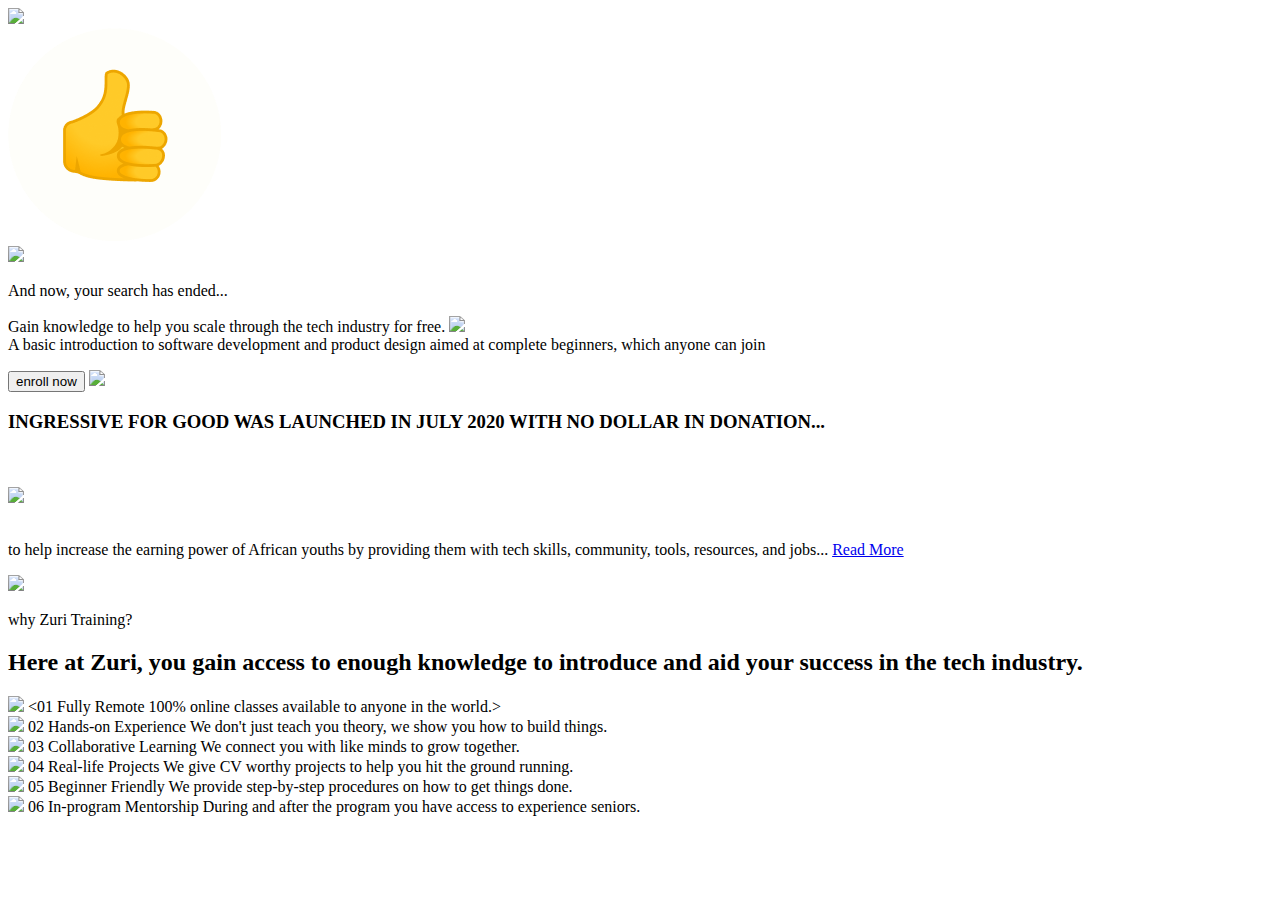
==== beginner.html @ 8f3601f5 "Create beginner.html" ====
<!DOCTYPE html>
<html>

<head>
  <meta charset="utf-8">
  <meta name="viewport" content="width=device-width">
  <title>training.zuri</title>
  <link href="style.css" rel="stylesheet" type="text/css" />
</head>
<body>
  <div>
    <img src= "logo (1).svg">
    <div class ="round"><img src= "thumbs.png"></div>
    <div class= "rectangle"></div>
    
  </div>
  <img src="lady1.jpg">
  <p class="p">And now, your search has ended...</p>
  <p>  Gain knowledge to help you scale through the tech industry for free.
<img src="line.svg ">
<br>
A basic introduction to software development and product design aimed at complete beginners, which anyone can join 
  </p>
  <button>enroll now </button>
  <img src="section1wire.svg">
  <h3>INGRESSIVE FOR GOOD WAS LAUNCHED IN JULY 2020 WITH NO DOLLAR IN DONATION...</h3>
<br>
  <br>
  <img src="ingresive.jpg">
  <br>
  <br>
  <p>to help increase the earning power of African youths by providing them with tech skills, community, tools, resources, and jobs... <a href="https://ingressive.org/i4g-in-2021/" class= "green">Read More</a></p>
  <img src="section3wire.svg ">
  <p class="p">why Zuri Training? </p>
  <h2>

Here at Zuri, you gain access to enough knowledge to introduce and aid your success in the tech industry.</h2>
  <div>
    <div>
    <img src= "curve1.svg">
    <01

Fully
Remote

100% online classes available to anyone in the world.>
  </div>
  <div>
    <img src= "curve2.svg">
    02

Hands-on
Experience

We don't just teach you theory, we show you how to build things.
  </div>
  <div>
    <img src= "curve3.svg">
    03

Collaborative
Learning

We connect you with like minds to grow together.
  </div>
  <div>
  <img src= "curve4.svg">
  04

Real-life
Projects

We give CV worthy projects to help you hit the ground running.
  </div>
  <div>
    <img src= "curve5.svg">
    05

Beginner
Friendly

We provide step-by-step procedures on how to get things done.
  </div>
  <div>
    <img src= "curve6.svg">
    06

In-program
Mentorship

During and after the program you have access to experience seniors.
  </div>
  </div>
    <script src="https://replit.com/public/js/replit-badge.js" theme="blue" defer></script> 
</body>

</html>
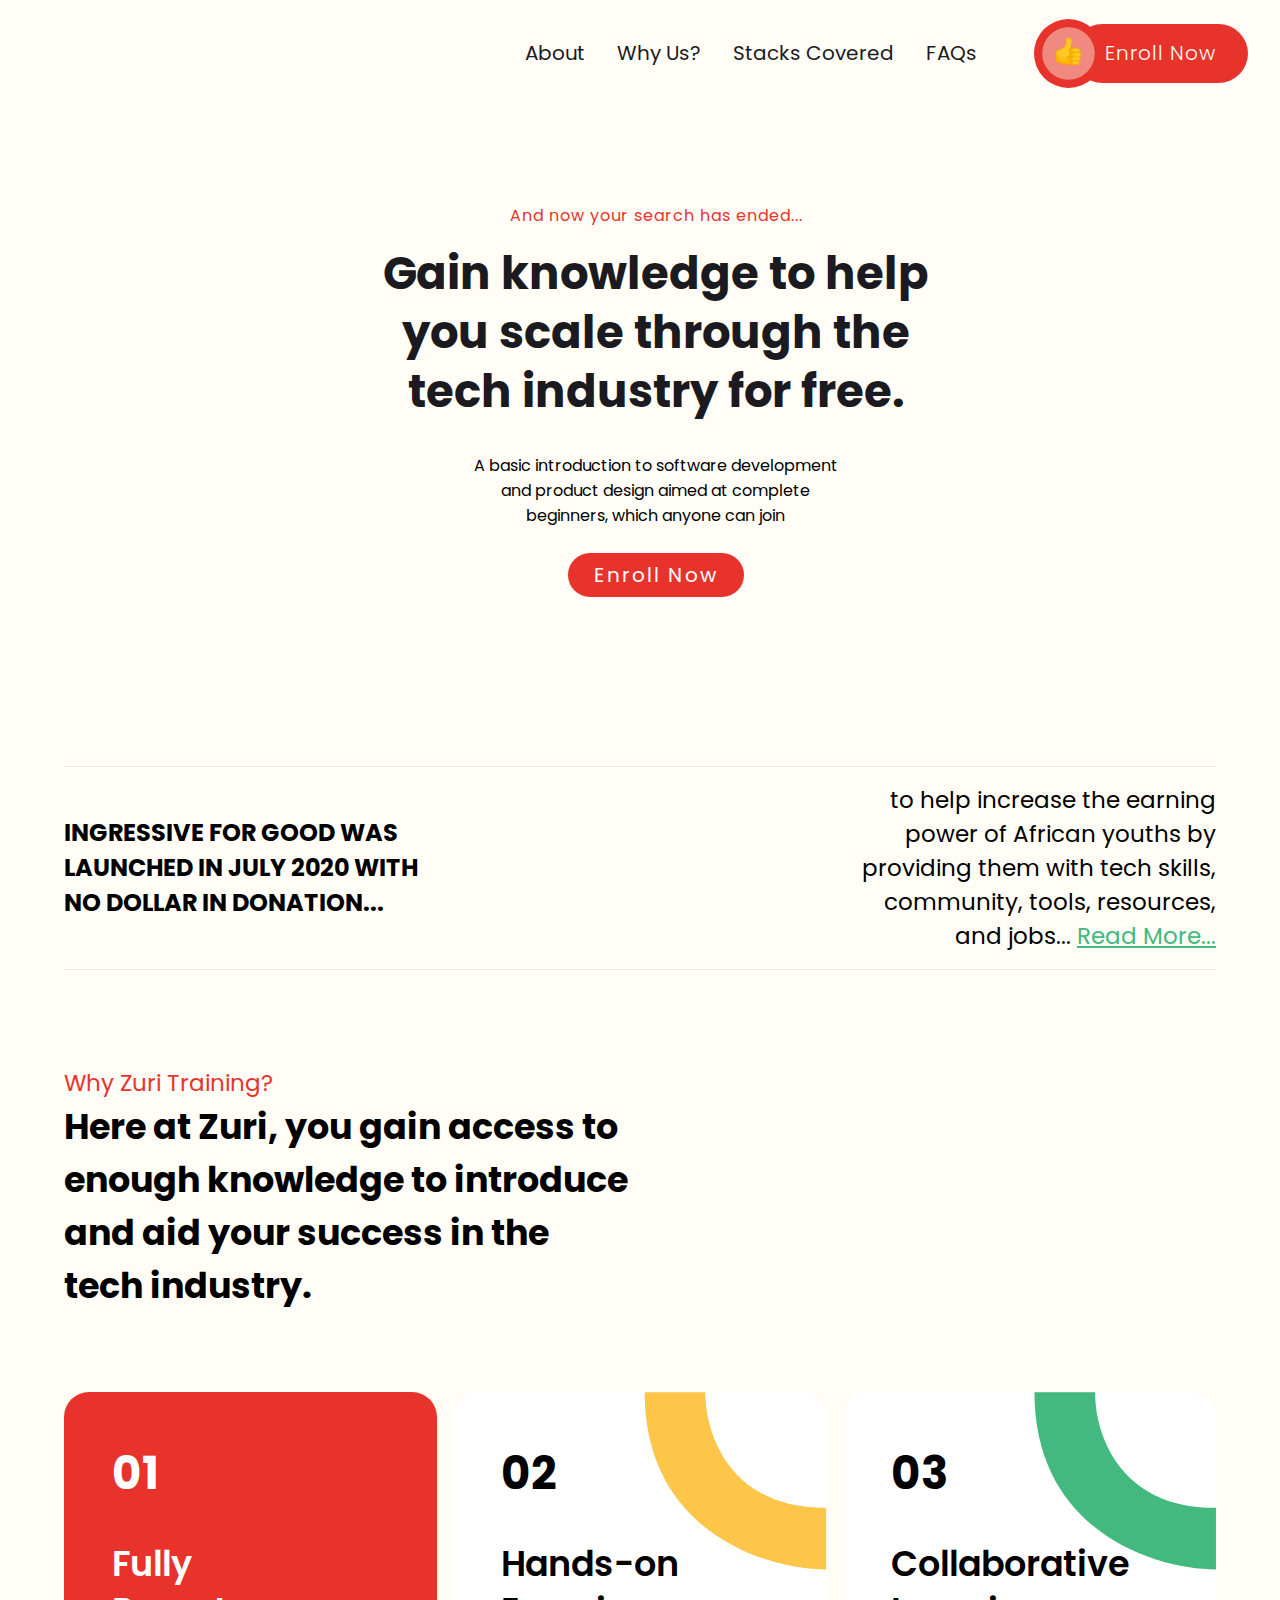
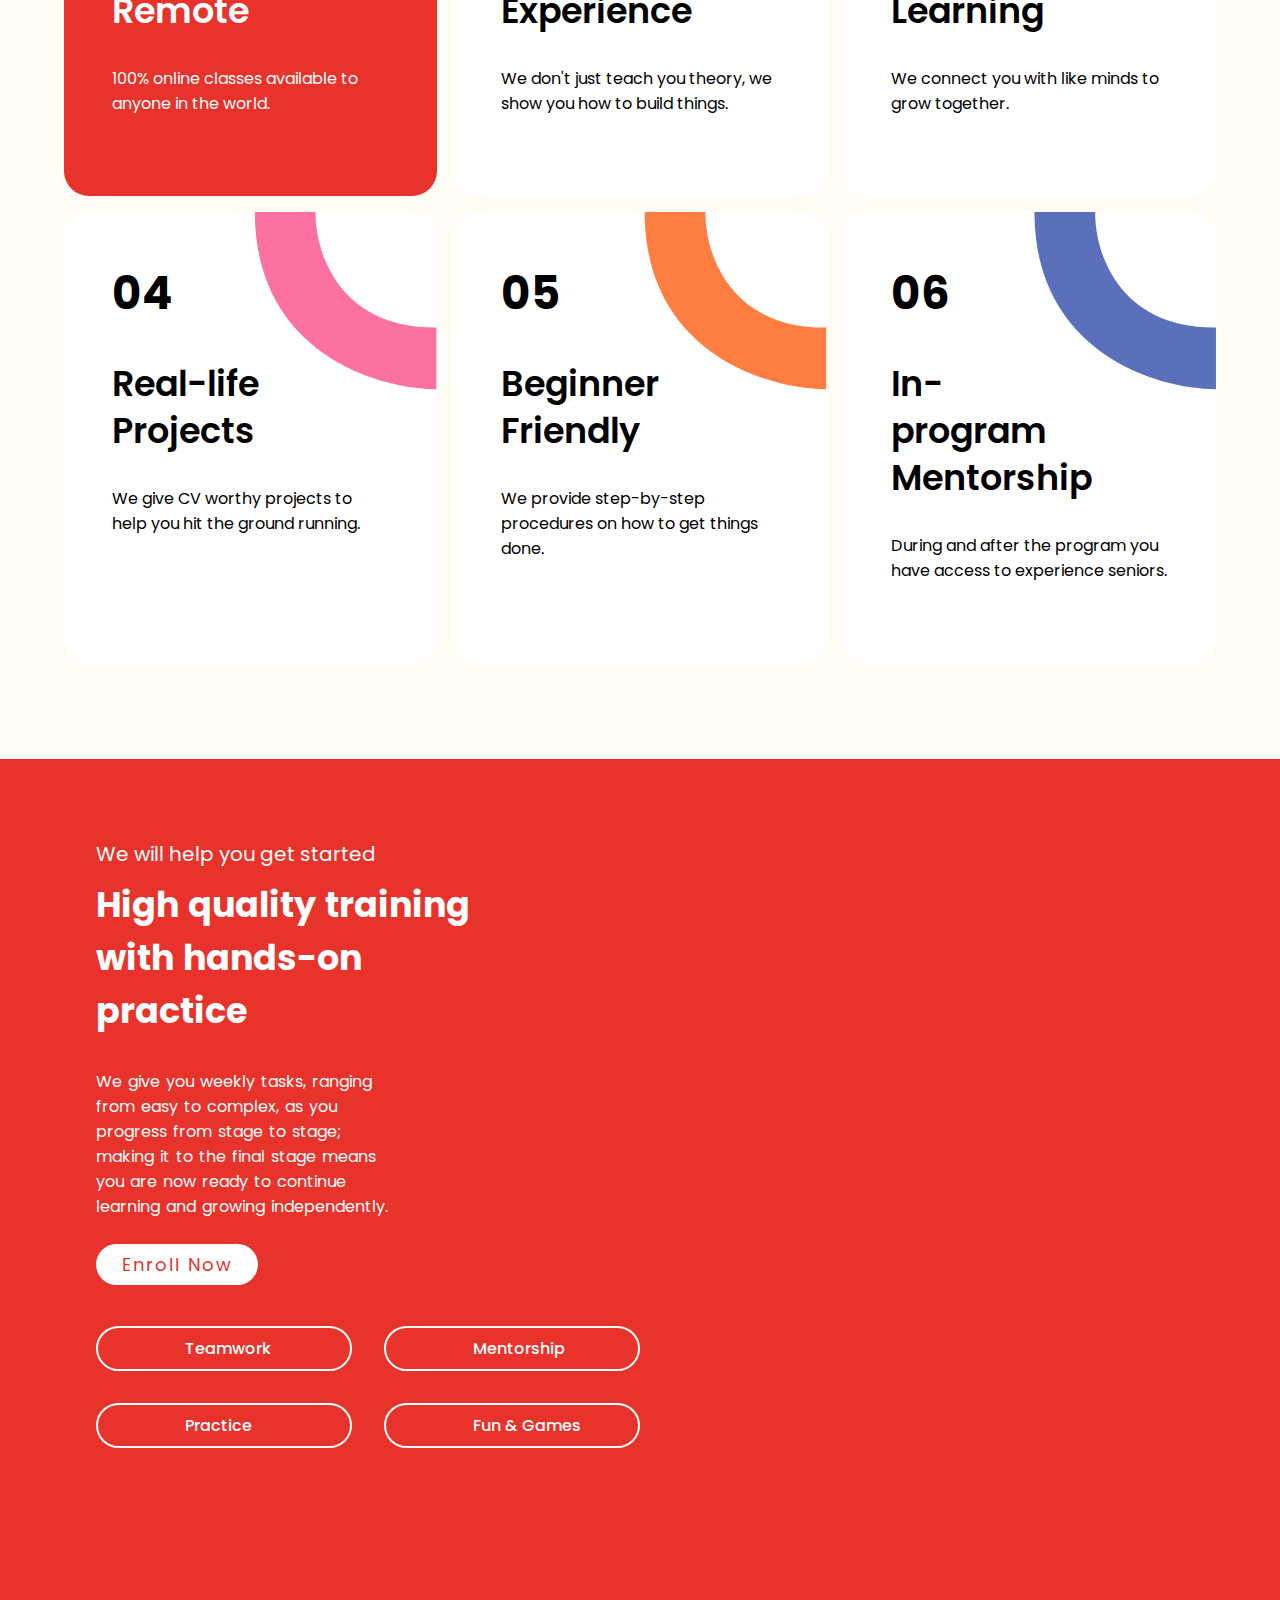
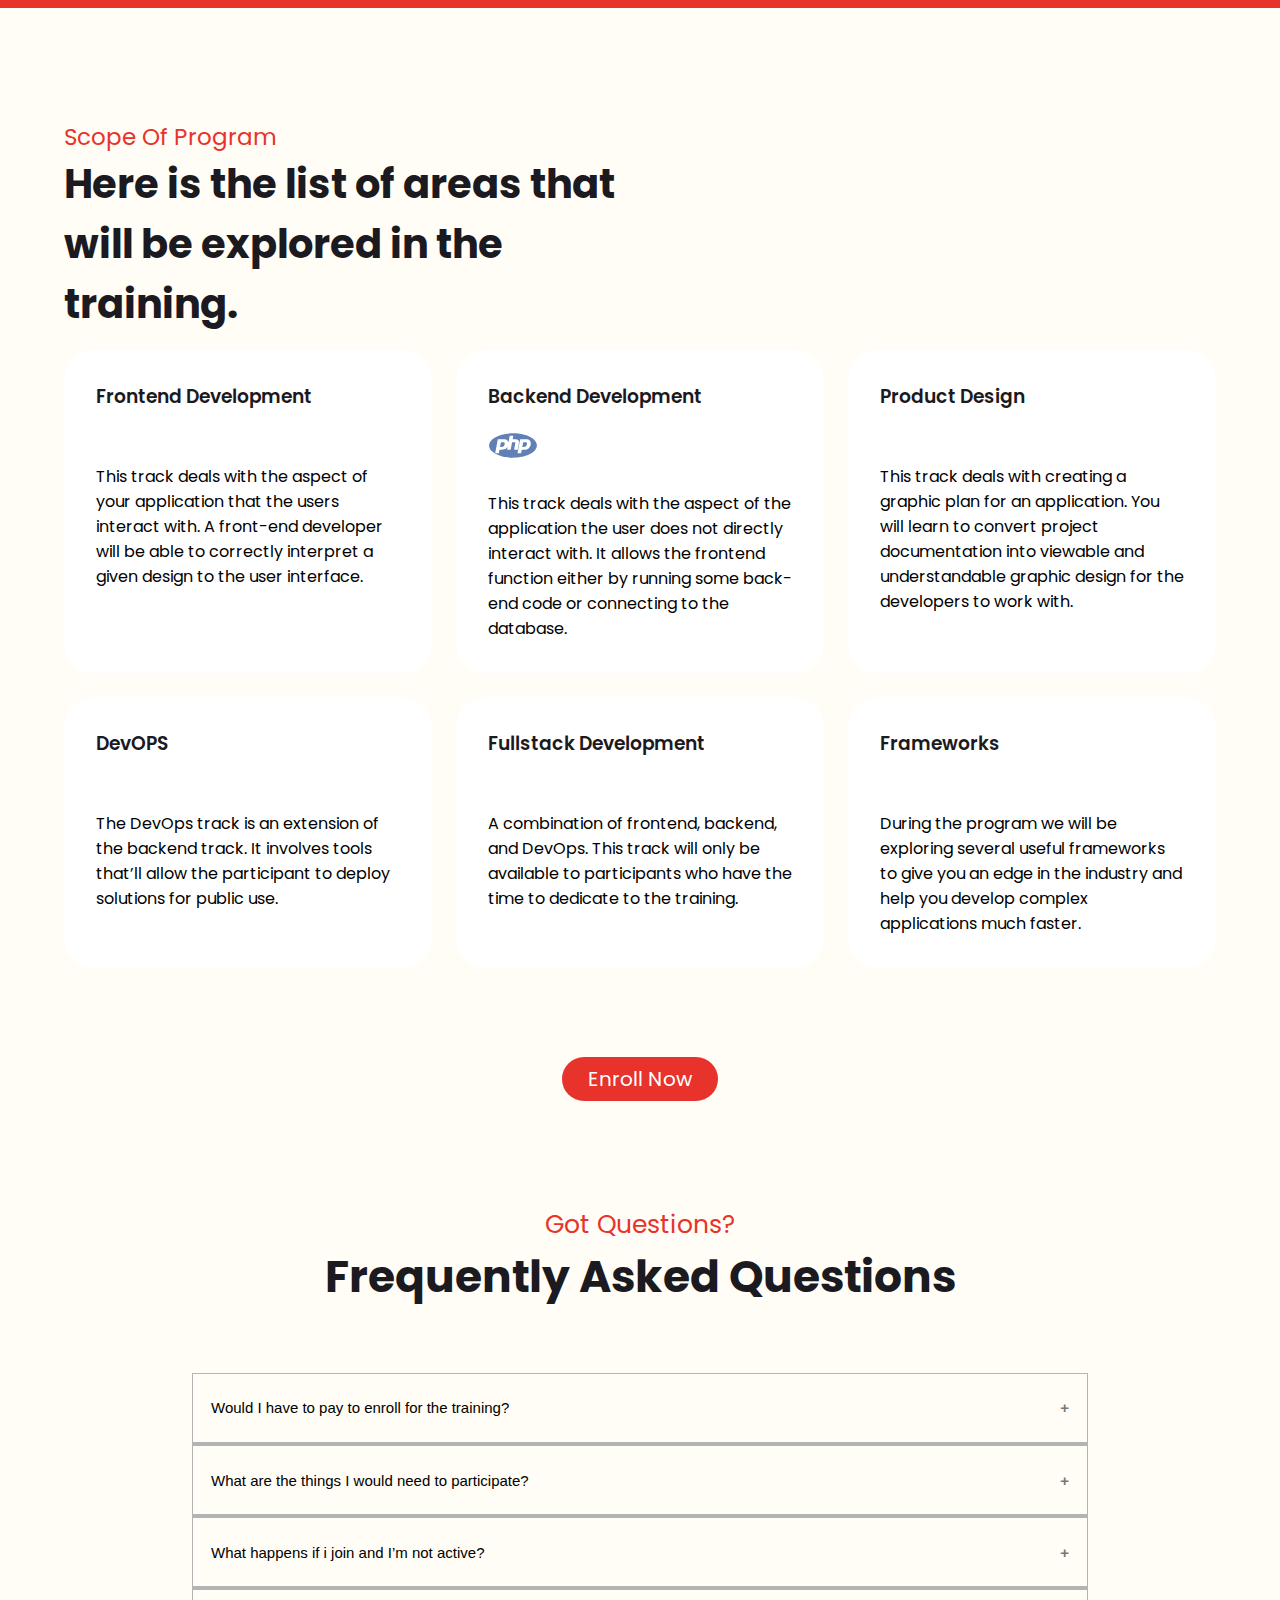
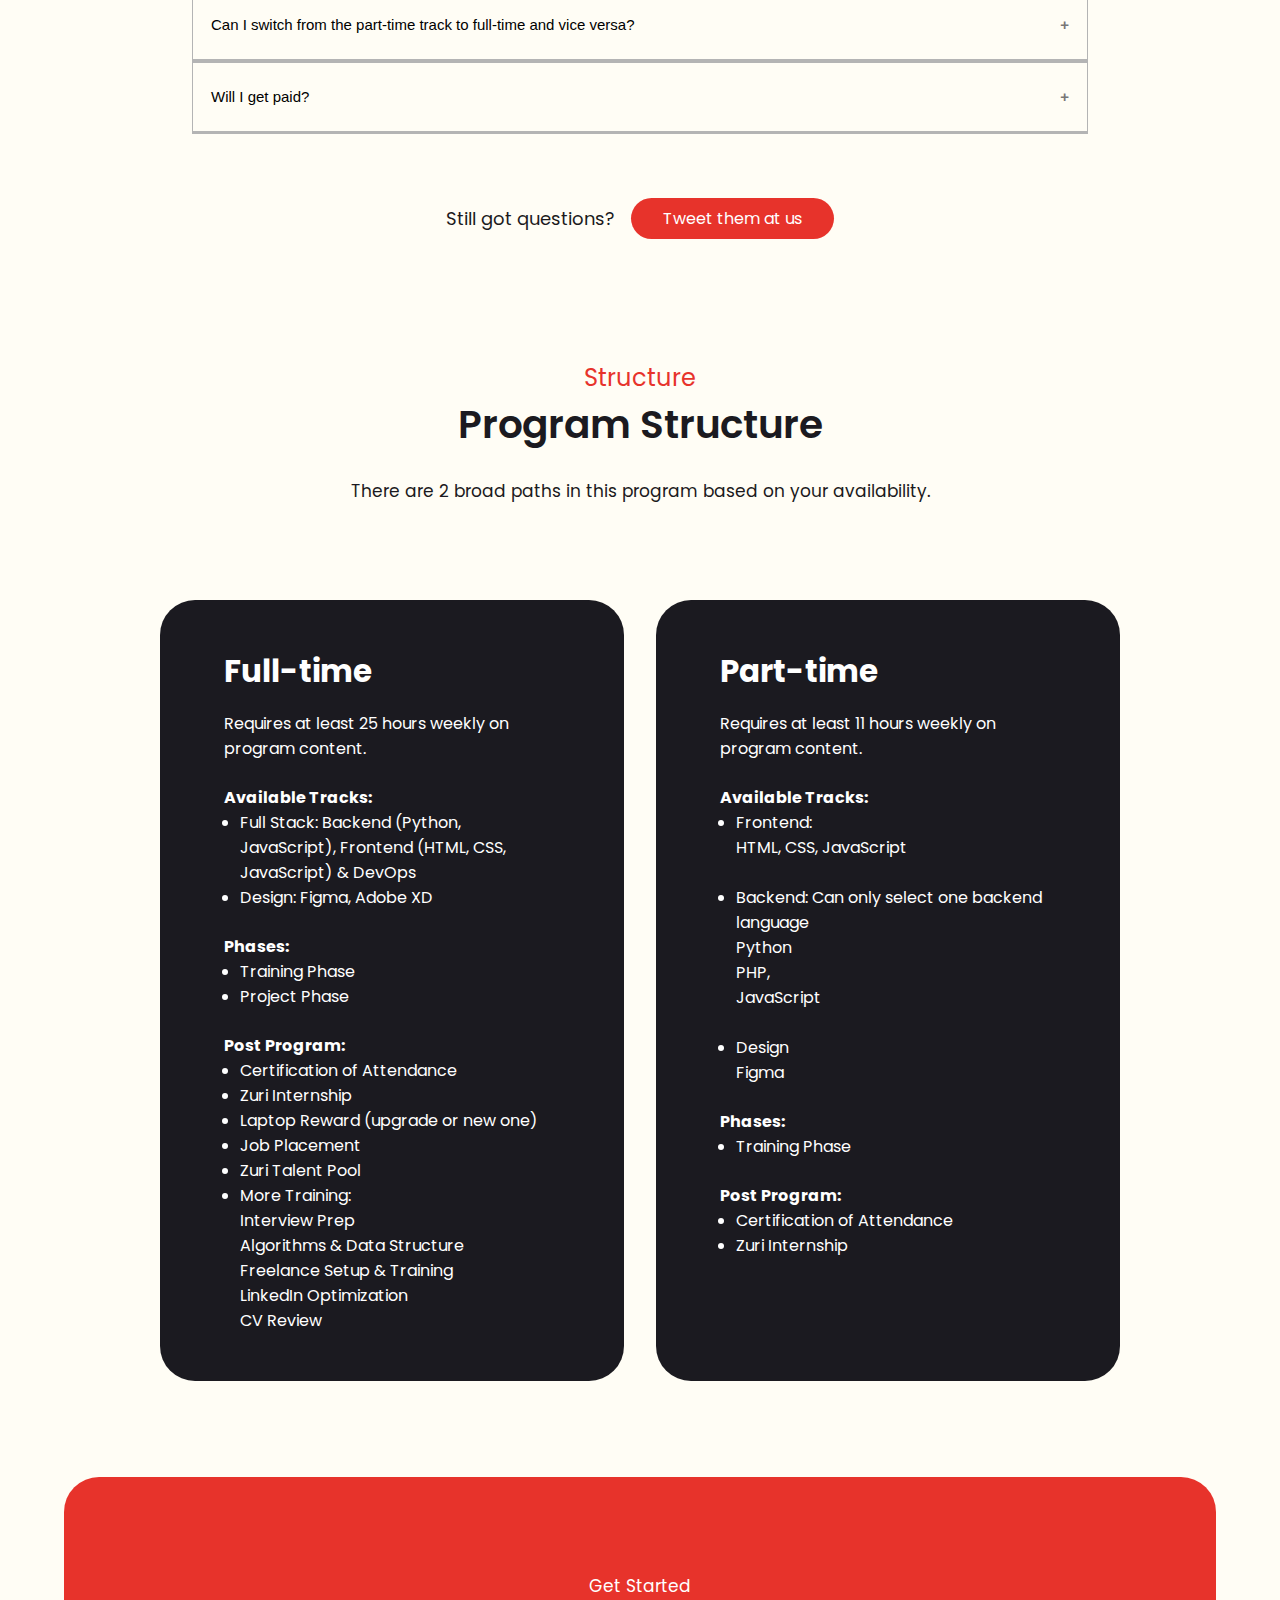
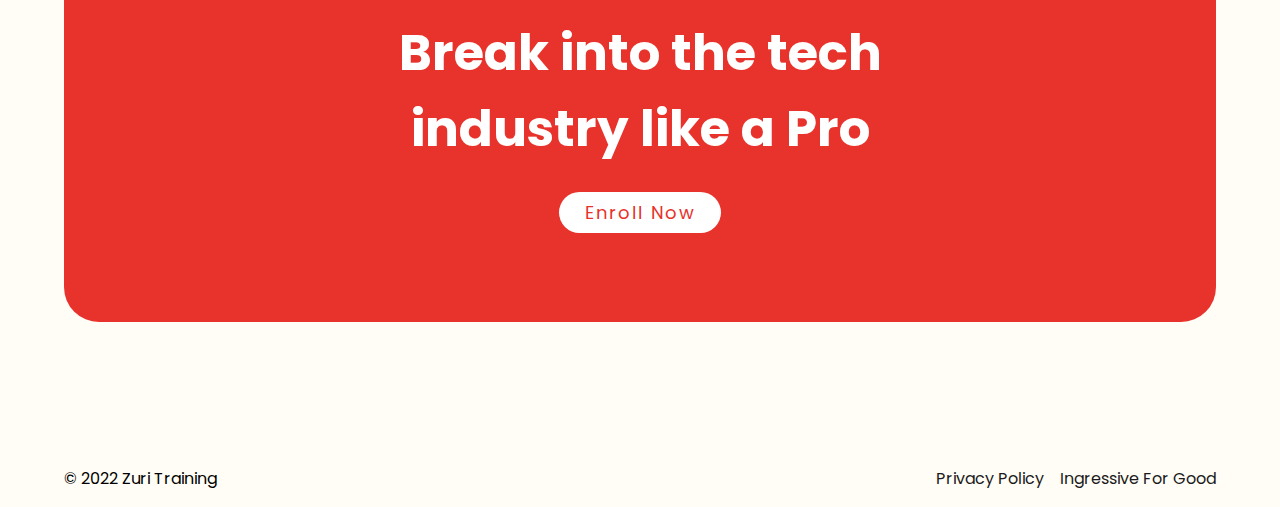
==== commit d72496f2: "Add files via upload" ====
--- a/beginner.html
+++ b/beginner.html
@@ -5,93 +5,398 @@
   <meta charset="utf-8">
   <meta name="viewport" content="width=device-width">
   <title>training.zuri</title>
-  <link href="style.css" rel="stylesheet" type="text/css" />
+  <link href="beginner.css" rel="stylesheet" type="text/css" />
 </head>
+
 <body>
-  <div>
-    <img src= "logo (1).svg">
-    <div class ="round"><img src= "thumbs.png"></div>
-    <div class= "rectangle"></div>
-    
-  </div>
-  <img src="lady1.jpg">
-  <p class="p">And now, your search has ended...</p>
-  <p>  Gain knowledge to help you scale through the tech industry for free.
-<img src="line.svg ">
-<br>
-A basic introduction to software development and product design aimed at complete beginners, which anyone can join 
-  </p>
-  <button>enroll now </button>
-  <img src="section1wire.svg">
-  <h3>INGRESSIVE FOR GOOD WAS LAUNCHED IN JULY 2020 WITH NO DOLLAR IN DONATION...</h3>
-<br>
-  <br>
-  <img src="ingresive.jpg">
-  <br>
-  <br>
-  <p>to help increase the earning power of African youths by providing them with tech skills, community, tools, resources, and jobs... <a href="https://ingressive.org/i4g-in-2021/" class= "green">Read More</a></p>
-  <img src="section3wire.svg ">
-  <p class="p">why Zuri Training? </p>
-  <h2>
-
-Here at Zuri, you gain access to enough knowledge to introduce and aid your success in the tech industry.</h2>
-  <div>
-    <div>
-    <img src= "curve1.svg">
-    <01
-
-Fully
-Remote
-
-100% online classes available to anyone in the world.>
-  </div>
-  <div>
-    <img src= "curve2.svg">
-    02
-
-Hands-on
-Experience
-
-We don't just teach you theory, we show you how to build things.
-  </div>
-  <div>
-    <img src= "curve3.svg">
-    03
-
-Collaborative
-Learning
-
-We connect you with like minds to grow together.
-  </div>
-  <div>
-  <img src= "curve4.svg">
-  04
-
-Real-life
-Projects
-
-We give CV worthy projects to help you hit the ground running.
-  </div>
-  <div>
-    <img src= "curve5.svg">
-    05
-
-Beginner
-Friendly
-
-We provide step-by-step procedures on how to get things done.
-  </div>
-  <div>
-    <img src= "curve6.svg">
-    06
-
-In-program
-Mentorship
-
-During and after the program you have access to experience seniors.
-  </div>
-  </div>
-    <script src="https://replit.com/public/js/replit-badge.js" theme="blue" defer></script> 
+  <nav>
+    <img src="img/logo (1).svg" alt="">
+
+    <div class="menu">
+      <ul>
+        <li><a href="">About</a></li>
+        <li><a href="">Why Us?</a></li>
+        <li><a href="">Stacks Covered</a></li>
+        <li><a href="">FAQs</a></li>
+      </ul>
+      <div class="enroll-now">
+        <img src="img/thumbs.png" alt="" width="69px">
+        <a href="">Enroll Now</a>
+      </div>
+    </div>
+  </nav>
+
+  <section class="hero">
+    <div class="img-lady">
+      <img src="img/lady1-.png" alt="">
+    </div>
+    <div class="hero-text">
+      <p class="hero-text-search">And now your search has ended...</p>
+      <h2 class="hero-text-title">Gain knowledge to help you scale through the tech industry for free.</h2>
+      <img src="img/line.svg" alt="" class="line"">
+      <p class="hero-text-info">A basic introduction to software development and product design aimed at complete beginners, which anyone can join</p>
+      <a href="" class="enroll-red">Enroll Now</a>
+      <div class="hero-text-base">
+        <img src="img/maleface.svg" alt="" class="section1wire face">
+        <img src="img/section1wire.svg" alt="" class="section1wire wir">
+      </div>
+    </div>
+    <img src="img/male1-.png" alt="">
+  </section>
+
+  <section class="i4g">
+    <h2>INGRESSIVE FOR GOOD WAS LAUNCHED IN JULY 2020 WITH NO DOLLAR IN DONATION...</h2>
+    <img src="img/ingresive.png" alt="" width="200px">
+    <p>to help increase the earning power of African youths by providing them with tech skills, community, tools,
+      resources, and jobs... <a href="https://ingressive.org/i4g-in-2021/" class="green">Read More...</a></p>
+  </section>
+
+  <section class="why-zuri">
+    <div class="why-zuri-header">
+      <div class="why-zuri-header-text">
+        <img src="img/section3wire.svg" alt="" width="100px" class="section3wire">
+        <p>Why Zuri Training?</p>
+        <h2>Here at Zuri, you gain access to enough knowledge to introduce and aid your success in the tech industry.</h2>
+      </div>
+      <img src="img/Star.png" alt="" width="210px">
+    </div>
+
+    <div class="why-zuri-cards">
+      <div class="card">
+        <img src="img/curve1.png" alt="">
+        <h1>01</h1>
+        <h2>Fully Remote</h2>
+        <p>100% online classes available to anyone in the world.</p>
+      </div>
+
+      <div class="card">
+        <img src="img/curve.svg" alt="">
+        <h1>02</h1>
+        <h2>Hands-on Experience</h2>
+        <p>We don't just teach you theory, we show you how to build things.</p>
+      </div>
+
+      <div class="card">
+        <img src="img/curve3.svg" alt="">
+        <h1>03</h1>
+        <h2>Collaborative Learning</h2>
+        <p>We connect you with like minds to grow together.</p>
+      </div>
+
+      <div class="card">
+        <img src="img/curve4.svg" alt="">
+        <h1>04</h1>
+        <h2>Real-life Projects</h2>
+        <p>We give CV worthy projects to help you hit the ground running.</p>
+      </div>
+
+      <div class="card">
+        <img src="img/curve5.svg" alt="">
+        <h1>05</h1>
+        <h2>Beginner Friendly</h2>
+        <p>We provide step-by-step procedures on how to get things done.</p>
+      </div>
+
+      <div class="card">
+        <img src="img/curve6.svg" alt="">
+        <h1>06</h1>
+        <h2>In-program Mentorship</h2>
+        <p>During and after the program you have access to experience seniors.</p>
+      </div>
+    </div>
+
+  </section>
+
+  <section class="training">
+    <div class="training-container">
+      <div class="training-text">
+        <p class="get-started">We will help you get started</p>
+        <h2 class="high-quality">High quality training with hands-on practice</h2>
+        <p class="promise">We give you weekly tasks, ranging from easy to complex, as you progress from stage to stage; making it to the final stage means you are now ready to continue learning and growing independently.</p>
+        <a href="" class="enroll-white">Enroll Now</a>
+
+        <div class="advantages">
+          <div class="advantages-card">
+            <img src="img/teamwork.svg" alt="">
+            <p>Teamwork</p>
+          </div>
+
+          <div class="advantages-card">
+            <img src="img/mentorship.svg" alt="">
+            <p>Mentorship</p>
+          </div>
+
+          <div class="advantages-card">
+            <img src="img/practice.svg" alt="">
+            <p>Practice</p>
+          </div>
+
+          <div class="advantages-card">
+            <img src="img/fun.svg" alt="">
+            <p>Fun & Games</p>
+          </div>
+        </div>
+        <img src="img/dotsection5.svg" alt="" class="dot-training">
+      </div>
+
+      <img src="img/section5-image.png" alt="" class="training-img">
+    </div>
+  </section>
+  
+  <section class="scope">
+    <div class="scope-header">
+      <p>Scope Of Program</p>
+      <h2>Here is the list of areas that will be explored in the training.</h2>
+    </div>
+
+    <div class="section6wire">
+      <img src="img/section6wire.svg" alt="" width="150px" class="section6wire">
+    </div>
+
+    <div class="scope-cards">
+      <div class="scope-card">
+        <h3>Frontend Development</h3>
+        <div class="stack-image">
+          <img src="img/html.svg" alt="">
+          <img src="img/css-3 logo.svg" alt="">
+          <img src="img/javascript logo.svg" alt="">
+        </div>
+        <p>This track deals with the aspect of your application that the users interact with. A front-end developer will be able to correctly interpret a given design to the user interface.</p>
+      </div>
+
+      <div class="scope-card">
+        <h3>Backend Development</h3>
+        <div class="stack-image">
+          <img src="img/php2 logo.svg" alt="">
+          <img src="img/python-4 logo.svg" alt="">
+          <img src="img/javascript logo.svg" alt="">
+        </div>
+        <p>This track deals with the aspect of the application the user does not directly interact with. It allows the frontend function either by running some back-end code or connecting to the database.</p>
+      </div>
+
+      <div class="scope-card">
+        <h3>Product Design</h3>
+        <div class="stack-image">
+          <img src="img/adobe-xd logo.svg" alt="">
+          <img src="img/Figma logo.svg" alt="">
+        </div>
+        <p>This track deals with creating a graphic plan for an application. You will learn to convert project documentation into viewable and understandable graphic design for the developers to work with.</p>
+      </div>
+
+      <div class="scope-card">
+        <h3>DevOPS</h3>
+        <div class="stack-image">
+          <img src="img/Ubuntu logo.svg" alt="">
+          <img src="img/Bash logo.svg" alt="">
+          <img src="img/aws logo.svg" alt="">
+        </div>
+        <p>The DevOps track is an extension of the backend track. It involves tools that’ll allow the participant to deploy solutions for public use.</p>
+      </div>
+
+      <div class="scope-card">
+        <h3>Fullstack Development</h3>
+        <div class="stack-image">
+          <img src="img/html.svg" alt="">
+          <img src="img/css-3 logo.svg" alt="">
+          <img src="img/javascript logo.svg" alt="">
+          <img src="img/python-4 logo.svg" alt="">
+        </div>
+        <p>A combination of frontend, backend, and DevOps. This track will only be available to participants who have the time to dedicate to the training.</p>
+      </div>
+
+      <div class="scope-card">
+        <h3>Frameworks</h3>
+        <div class="stack-image">
+          <img src="img/Laravel logo (1).svg" alt="">
+          <img src="img/React logo.svg" alt="">
+          <img src="img/Django logo.svg" alt="">
+        </div>
+        <p>During the program we will be exploring several useful frameworks to give you an edge in the industry and help you develop complex applications much faster.</p>
+      </div>
+
+    </div>
+
+    <div class="enroll-button">
+      <a href="" class="enroll-red scope-btn">Enroll Now</a>
+    </div>
+  </section> 
+
+  <section class="faq">
+    <img src="img/section7wire.svg" alt="" width="130px" class="section7wire">
+    <div class="faq-header">
+      <p>Got Questions?</p>
+      <h2>Frequently Asked Questions</h2>
+    </div>
+
+    <div class="faq-container">
+      <button class="accordion">Would I have to pay to enroll for the training?</button>
+      <div class="panel">
+        <p>No, the program is completely free thanks to Ingressive For Good</p>
+      </div>
+
+      <button class="accordion">What are the things I would need to participate?</button>
+      <div class="panel">
+        <p>You'll need a laptop, internet connection and the willingness to learn through collaboration and mentorship.</p>
+      </div>
+
+      <button class="accordion">What happens if i join and I’m not active?</button>
+      <div class="panel">
+        <p>Participants who join the program and stop engaging will be given the chance to catch up. You'll also be assigned a 'study-mate' and mentor to help you. However, there is the possibility of not being promoted to the next stage if you remain inactive for too long</p>
+      </div>
+
+      <button class="accordion">Can I switch from the part-time track to full-time and vice versa?</button>
+      <div class="panel">
+        <p>Unfortunately, no, you cannot switch from part-time to full-time and vice-versa</p>
+      </div>
+
+      <button class="accordion">Will I get paid?</button>
+      <div class="panel">
+        <p>We reward some participants who complete tasks early, however, this is not a weekly reward. All the work that will be done during the program are hypothetical.</p>
+      </div>
+
+    </div>
+
+    <div class="tweet-at-us">
+      <p>Still got questions?</p>
+      <a href="">Tweet them at us</a>
+    </div>
+  </section>
+
+  <section class="program-structure">
+    <img src="img/section7wire.svg" alt="" width="130px" class="section7wire">
+    <img src="img/Star1.svg" alt="" width="130px" class="section7star">
+    <div class="program-structure-header">
+      <p>Structure</p>
+      <h2>Program Structure</h2>
+      <p>There are 2 broad paths in this program based on your availability.</p>
+    </div>
+
+    <div class="program-structure-cards">
+
+      <div class="program-structure-card">
+        <img src="img/hour.png" alt="" width="100px">
+        <h1>Full-time</h1>
+        <p class="requirement">Requires at least 25 hours weekly on program content.</p>
+
+        <div class="available-tracks">
+          <h4>Available Tracks:</h4>
+          <ul>
+            <li>Full Stack: Backend (Python, JavaScript), Frontend (HTML, CSS, JavaScript) & DevOps</li>
+            <li>Design: Figma, Adobe XD</li>
+          </ul>
+        </div>
+
+        <div class="phases">
+          <h4>Phases:</h4>
+          <ul>
+            <li>Training Phase</li>
+            <li>Project Phase</li>
+          </ul>
+        </div>
+
+        <div class="post-program">
+          <h4>Post Program:</h4>
+          <ul>
+            <li>Certification of Attendance</li>
+            <li>Zuri Internship</li>
+            <li>Laptop Reward (upgrade or new one)</li>
+            <li>Job Placement</li>
+            <li>Zuri Talent Pool</li>
+            <li>More Training: 
+              <br>  
+                Interview Prep
+              <br>  
+                Algorithms & Data Structure
+              <br>  
+                Freelance Setup & Training
+              <br>  
+                LinkedIn Optimization
+              <br>              
+                CV Review
+            </li>
+          </ul>
+        </div>
+
+      </div>
+
+      <div class="program-structure-card">
+        <img src="img/time.png" alt="" width="180px">
+        <h1>Part-time</h1>
+        <p class="requirement">Requires at least 11 hours weekly on program content.</p>
+
+        <div class="available-tracks">
+          <h4>Available Tracks:</h4>
+          <ul>
+            <li>Frontend:
+              <br>
+                HTML, CSS, JavaScript
+            </li>
+            <br>
+            <li>Backend: Can only select one backend language
+              <br>
+                Python
+              <br>
+                PHP,
+              <br>
+                JavaScript
+            </li>
+            <br>
+            <li>Design
+              <br>
+                Figma
+            </li>
+          </ul>
+        </div>
+
+        <div class="phases">
+          <h4>Phases:</h4>
+          <ul>
+            <li>Training Phase</li>
+          </ul>
+        </div>
+
+        <div class="post-program">
+          <h4>Post Program:</h4>
+          <ul>
+            <li>Certification of Attendance</li>
+            <li>Zuri Internship</li>          
+          </ul>
+        </div>
+
+      </div>
+
+    </div>
+
+  </section>
+
+  <section class="break-into">
+    <img src="img/bend1.svg" alt="" class="bend">
+    <img src="img/curve2.svg" alt="" class="curve">
+    <img src="img/round.svg" alt="" class="round" width="150px">
+    <img src="img/mains.png" alt="" class="mains" width="150px">
+    <p>Get Started</p>
+    <h2>Break into the tech industry like a Pro</h2>
+    <a href="" class="enroll-white">Enroll Now</a>
+  </section>
+
+  <section class="semi-footer">
+    <img src="img/logo (1).svg" alt="">
+    <div class="socials">
+      <img src="img/facebook-red.svg" alt="">
+      <img src="img/linkd-red.svg" alt="">
+      <img src="img/twitter-red.svg" alt="">
+      <img src="img/youtube-red.svg" alt="">
+    </div>
+  </section>
+
+  <footer>
+    <p>© 2022 Zuri Training</p>
+    <div class="privacy">
+      <a href="">Privacy Policy</a>
+      <a href="">Ingressive For Good</a>
+    </div>
+  </footer>
+
+<script src="script.js"></script>
 </body>
-
 </html>
--- a/beginner.css
+++ b/beginner.css
@@ -0,0 +1,627 @@
+@import url('https://fonts.googleapis.com/css2?family=Poppins:ital,wght@0,100;0,200;0,400;0,500;0,600;0,700;0,800;0,900;1,100;1,300;1,400;1,500;1,600;1,700;1,800;1,900&display=swap');
+
+* {
+    margin: 0;
+    padding: 0;
+    box-sizing: border-box;
+}
+
+body {
+    font-family: 'Poppins', sans-serif;
+    background: #fffdf5;
+}
+
+nav {
+    padding: 1.5rem 2rem;
+    background: #fffdf5;
+    display: flex;
+    justify-content: space-between;
+    align-items: center;
+}
+
+.menu {
+    display: flex;
+    gap: 2rem;
+}
+
+.menu ul {
+    display: flex;
+    align-items: center;
+    gap: 2rem;
+}
+
+.menu ul li {
+    list-style: none;
+    font-size: 20px;
+}
+
+.menu ul li a {
+    text-decoration: none;
+    color: #1b1a20;
+}
+
+.enroll-now {
+    display: flex;
+    align-items: center;
+    margin-left: 4rem;
+}
+
+.enroll-now img {
+    background: #e7332b;
+    border-radius: 100px;
+    padding: .5rem;
+    position: absolute;
+    margin-left: -39px;
+}
+
+.enroll-now a {
+    font-size: 20px;
+    background: #e7332b;
+    border: none;
+    text-decoration: none;
+    padding: .9rem 2rem;
+    border-radius: 30px;
+    color: #fffdf5;
+    letter-spacing: 1px;
+    font-weight: 300;
+}
+
+.hero {
+    display: grid;
+    grid-template-columns: 25% 50% 25%;
+    gap: 1rem;
+    margin: 6rem auto 6rem auto;
+    width: 90%;
+    justify-items: end;
+}
+
+.hero img {
+    width: 100%;
+}
+
+.img-lady {
+    /* display: flex;
+    align-items: flex-end; */
+    margin-top: 5rem;
+}
+
+.hero-text {
+    text-align: center;
+    position: relative;
+}
+
+.hero-text-search {
+    color: #e7332b;
+    letter-spacing: 1px;
+}
+
+.hero-text-title {
+    font-size: 45px;
+    color: #1b1a20;
+    line-height: 59px;
+    margin: 1rem 0 0 0;
+}
+
+.line {
+    width: 180px !important;
+    position: absolute;
+    right: 7rem;
+}
+
+.hero-text-info {
+    margin: 2rem auto;
+    width: 65%;
+}
+
+.enroll-red {
+    background: #e7332b;
+    color: #fff;
+    border-radius: 30px;
+    padding: .5rem 1.6rem;
+    font-size: 20px;
+    letter-spacing: 2px;
+    cursor: pointer;
+    text-decoration: none;
+    margin-bottom: 5rem;
+}
+
+.hero-text-base {
+    width: 60%;
+    margin: auto;
+    display: flex;
+    justify-content: space-between;
+}
+
+.section1wire {
+    width: 40px !important;
+}
+
+.face {
+    margin-top: -5rem;
+}
+
+.wir {
+    margin-top: 5rem;
+    width: 70px !important;
+}
+
+.i4g {
+    display: grid;
+    grid-template-columns: repeat(3, 1fr);
+    align-items: center;
+    justify-items: center;
+    width: 90%;
+    margin: 1rem auto;
+    gap: 1rem;
+    border-top: 1px solid #e9e9e9;
+    border-bottom: 1px solid #e9e9e9;
+    padding: 1rem 0;
+}
+
+.i4g p {
+    font-size: 23px;
+    text-align: right;
+    font-weight: 400;
+}
+
+.i4g p a {
+    color: #43b97f;
+}
+
+.why-zuri {
+    width: 90%;
+    margin: 6rem auto;
+}
+
+.why-zuri-header {
+    display: grid;
+    grid-template-columns: repeat(2, 1fr);
+    gap: 1rem;
+    align-items: center;
+    justify-items: center;
+    position: relative;
+}
+
+.section3wire {
+    position: absolute;
+    left: 19rem;
+    top: -3rem;
+}
+
+.why-zuri-header-text p {
+    color: #e7332b;
+    font-size: 23px;
+}
+
+.why-zuri-header-text h2 {
+    font-size: 35px;
+}
+
+.why-zuri-cards {
+    display: grid;
+    grid-template-columns: repeat(3, 1fr);
+    gap: 1rem;
+    margin: 5rem 0;
+}
+
+.card {
+    background: #fff;
+    border-radius: 25px;
+    padding: 3rem;
+    position: relative;
+}
+
+.card:first-child {
+    background: #e7332b;
+    color: #fff;
+}
+
+.card img {
+    position: absolute;
+    top: 0;
+    right: 0;
+}
+
+.card h1 {
+    font-size: 45px;
+}
+
+.card h2 {
+    width: 70% ;
+    font-size: 35px;
+    font-weight: 600;
+    line-height: 47px;
+    margin: 2rem 0;
+}
+
+.card p {
+    margin-bottom: 2rem;
+}
+
+.training {
+    background: #e7332b;
+    color: #fff;
+}
+
+.training-container {
+    width: 85%;
+    margin: 2rem auto;
+    padding: 3rem 0;
+    display: grid;
+    grid-template-columns: repeat(2, 1fr);
+}
+
+.training-img {
+    width: 100%;
+}
+
+.training-text {
+    padding: 2rem 0;
+    position: relative;
+}
+
+.get-started {
+    font-weight: 400;
+    font-size: 20px;
+}
+
+.high-quality {
+    font-size: 35px;
+    width: 75%;
+    word-spacing: 2px;
+    margin: .6rem 0;
+}
+
+.promise {
+    width: 56%;
+    margin: 2rem 0 2rem 0;
+    word-spacing: 2px;
+}
+
+.enroll-white {
+    background: #fff;
+    color: #e7332b;
+    border-radius: 30px;
+    padding: .5rem 1.6rem;
+    font-size: 18px;
+    letter-spacing: 2px;
+    cursor: pointer;
+    text-decoration: none;
+}
+
+.advantages {
+    margin: 3rem 0 5rem 0;
+    display: grid;
+    grid-template-columns: repeat(2, 1fr);
+    gap: 2rem;
+}
+
+.advantages-card {
+    display: flex;
+    align-items: center;
+    gap: 1rem;
+    border: 2px solid #fff;
+    border-radius: 40px;
+    padding: .5rem 1rem;
+}
+
+.advantages-card img {
+    width: 55px;
+}
+
+.advantages-card p {
+    font-weight: 500;
+}
+
+.dot-training {
+    position: absolute;
+    bottom: 0;
+    left: -55px;
+    width: 120px;
+}
+
+.scope {
+    width: 90%;
+    margin: 7rem auto;
+}
+
+.scope-header {
+    width: 48%;
+}
+
+.scope-header p {
+    color: #e7332b;
+    font-size: 23px;
+}
+
+.scope-header h2 {
+    font-size: 40px;
+    color: #1b1a20;
+    font-weight: 700;
+}
+
+.section6wire {
+    display: flex;
+    justify-content: center;
+}
+
+.scope-cards {
+    display: grid;
+    grid-template-columns: repeat(3, 1fr);
+    gap: 1.5rem;
+    margin: 1rem 0;
+}
+
+.scope-card {
+    background: #fff;
+    border-radius: 30px;
+    padding: 2rem;
+}
+
+.scope-card h3 {
+    color: #1b1a20;
+    font-weight: 600;
+}
+
+.stack-image {
+    margin: 1.3rem 0;
+    display: flex;
+    align-items: center;
+    gap: .5rem;
+}
+
+.stack-image img {
+    width: 50px;
+}
+
+.scope-card p {
+    margin: 2rem 0 0 0;
+}
+
+.enroll-button {
+    text-align: center;
+    margin: 6rem 0;
+}
+
+.scope-btn {
+    letter-spacing: normal;
+}
+
+.faq {
+    width: 70%;
+    margin: auto;
+    position: relative;
+}
+
+.faq .section7wire {
+    position: absolute;
+    top: -4rem;
+    left: -4rem;
+}
+
+.faq-header {
+    text-align: center;
+}
+
+.faq-header p {
+    color: #e7332b;
+    font-size: 25px;
+}
+
+.faq-header h2 {
+    font-size: 44px;
+    color: #1b1a20;
+}
+
+.faq-container {
+    margin: 4rem 0;
+}
+
+.tweet-at-us {
+    display: flex;
+    justify-content: center;
+    align-items: center;
+    gap: 1rem;
+}
+
+.tweet-at-us p {
+    color: #1b1a20;
+    font-size: 18px;
+}
+
+.tweet-at-us a {
+    background: #e7332b;
+    color: #fff;
+    padding: .5rem 2rem;
+    text-decoration: none;
+    border-radius: 30px;
+}
+
+.accordion {
+    background: none;
+    cursor: pointer;
+    padding: 1.6rem 18px;
+    width: 100%;
+    border: 1px solid #b4b4b4;
+    text-align: left;
+    outline: none;
+    font-size: 15px;
+    transition: 0.4s;
+  }
+  
+  .accordion:after {
+    content: '\002B';
+    color: #777;
+    font-weight: bold;
+    float: right;
+    margin-left: 5px;
+  }
+  
+  .active:after {
+    content: "\2212";
+  }
+  
+  .panel {
+    padding: 0 18px;
+    /* background-color: white; */
+    max-height: 0;
+    border: 1px solid #b4b4b4;
+    overflow: hidden;
+    transition: max-height 0.2s ease-out;
+  }
+
+.program-structure {
+    width: 75%;
+    margin: 6rem auto;
+    position: relative;
+}
+
+.section7wire {
+    margin-left: 4rem;
+}
+
+.section7star {
+    position: absolute;
+    right: 7rem;
+    top: 3rem;
+}
+
+.program-structure-header {
+    text-align: center;
+}
+
+.program-structure-header p:first-child {
+    color: #e7332b;
+    font-size: 24px;
+}
+
+.program-structure-header h2 {
+    color: #1b1a20;
+    font-size: 39px;
+    font-weight: 600;
+}
+
+.program-structure-header p:last-child {
+    font-size: 17px;
+    margin: 1.5rem 0;
+    color: #1b1a20;
+}
+
+.program-structure-cards {
+    display: grid;
+    grid-template-columns: repeat(2, 1fr);
+    gap: 2rem;
+    margin: 6rem 0;
+}
+
+.program-structure-card {
+    background: #1b1a20;
+    color: #fff;
+    padding: 3rem 4rem;
+    border-radius: 35px;
+    position: relative;
+}
+
+.program-structure-card img {
+    position: absolute;
+    bottom: 4rem;
+    right: 2rem;
+}
+
+.program-structure-card h1 {
+    font-size: 31px;
+}
+
+.program-structure-card ul {
+    margin-left: 1rem;
+}
+
+.requirement {
+    margin-top: 1rem;
+}
+
+.available-tracks {
+    margin: 1.5rem 0;
+}
+
+.phases {
+    margin-bottom: 1.5rem;
+}
+
+.break-into {
+    width: 90%;
+    margin: 6rem auto;
+    background: #e7332b;
+    color: #fff;
+    text-align: center;
+    padding: 6rem 0;
+    border-radius: 35px;
+    position: relative;
+}
+
+.break-into p {
+    font-size: 17px;
+}
+
+.break-into h2 {
+    font-size: 50px;
+    width: 50%;
+    margin: 1rem auto 2rem auto;
+}
+
+.break-into .bend {
+    position: absolute;
+    top: 0;
+    right: 0;
+}
+
+.break-into .curve {
+    position: absolute;
+    bottom: 0;
+    left: 0;
+}
+
+.break-into .round {
+    position: absolute;
+    left: 10rem;
+    top: 6rem;
+}
+
+.break-into .mains {
+    position: absolute;
+    bottom: 0;
+    right: 0;
+}
+
+.semi-footer {
+    width: 90%;
+    margin: 5rem auto 3rem auto;
+    display: flex;
+    justify-content: space-between;
+    align-items: center;
+}
+
+.socials {
+    display: flex;
+    align-items: center;
+    gap: 1rem;
+}
+
+footer {
+    width: 90%;
+    margin: 1rem auto;
+    display: flex;
+    justify-content: space-between;
+    align-items: center;
+}
+
+footer .privacy {
+    display: flex;
+    align-items: center;
+    gap: 1rem;
+}
+
+.privacy a {
+    text-decoration: none;
+    color: #1b1a20;
+}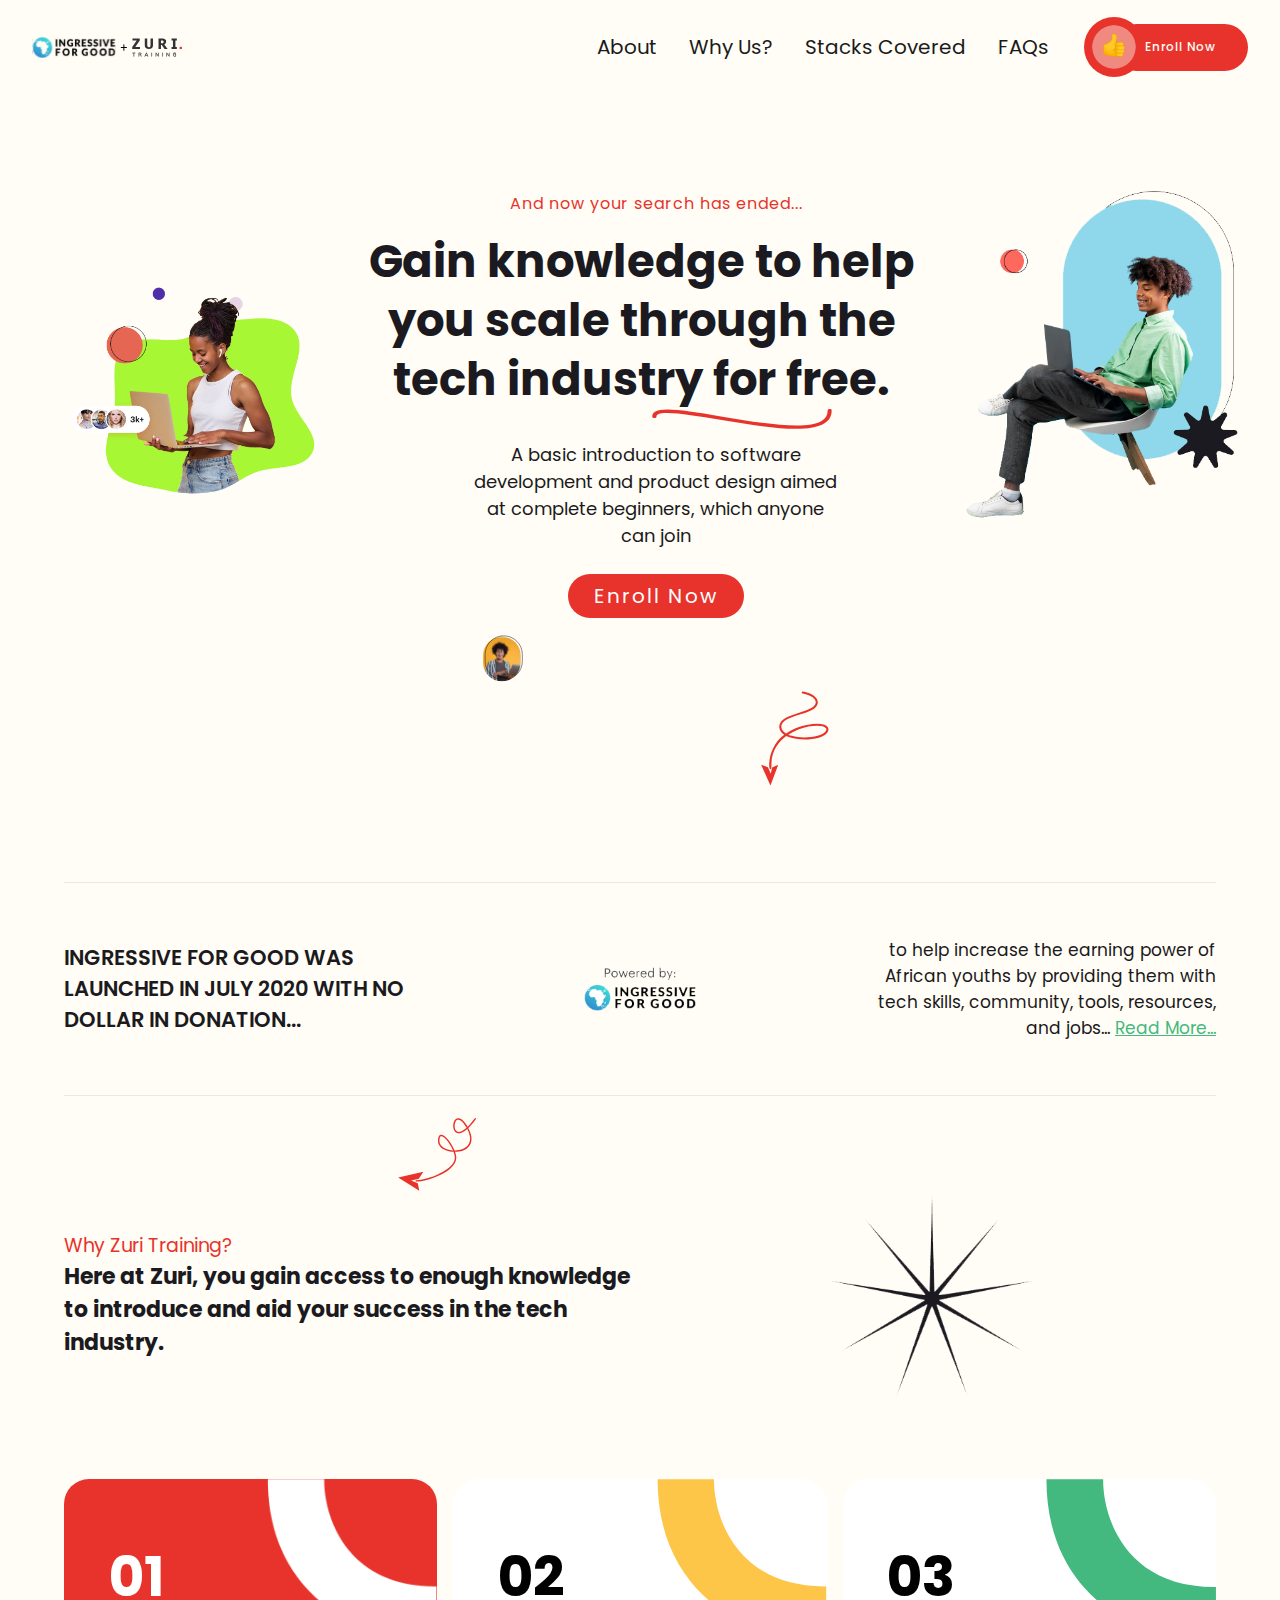
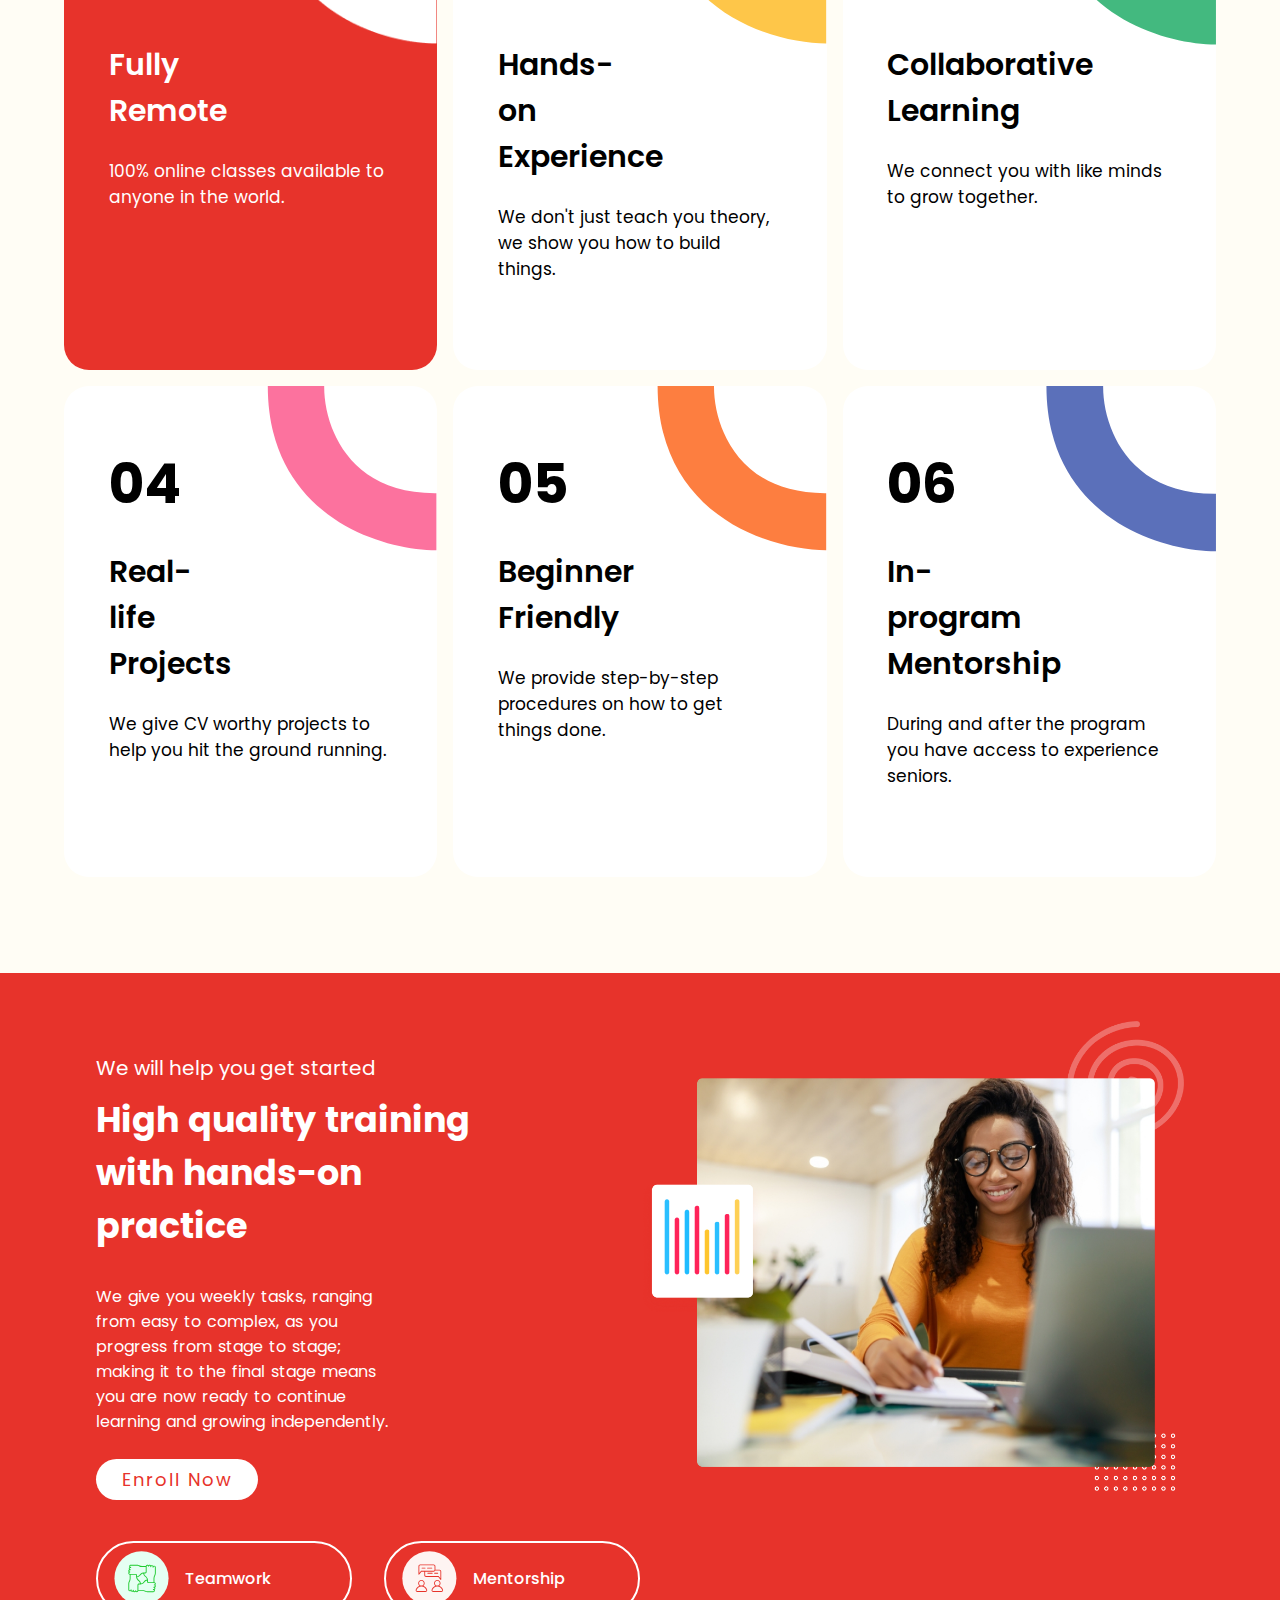
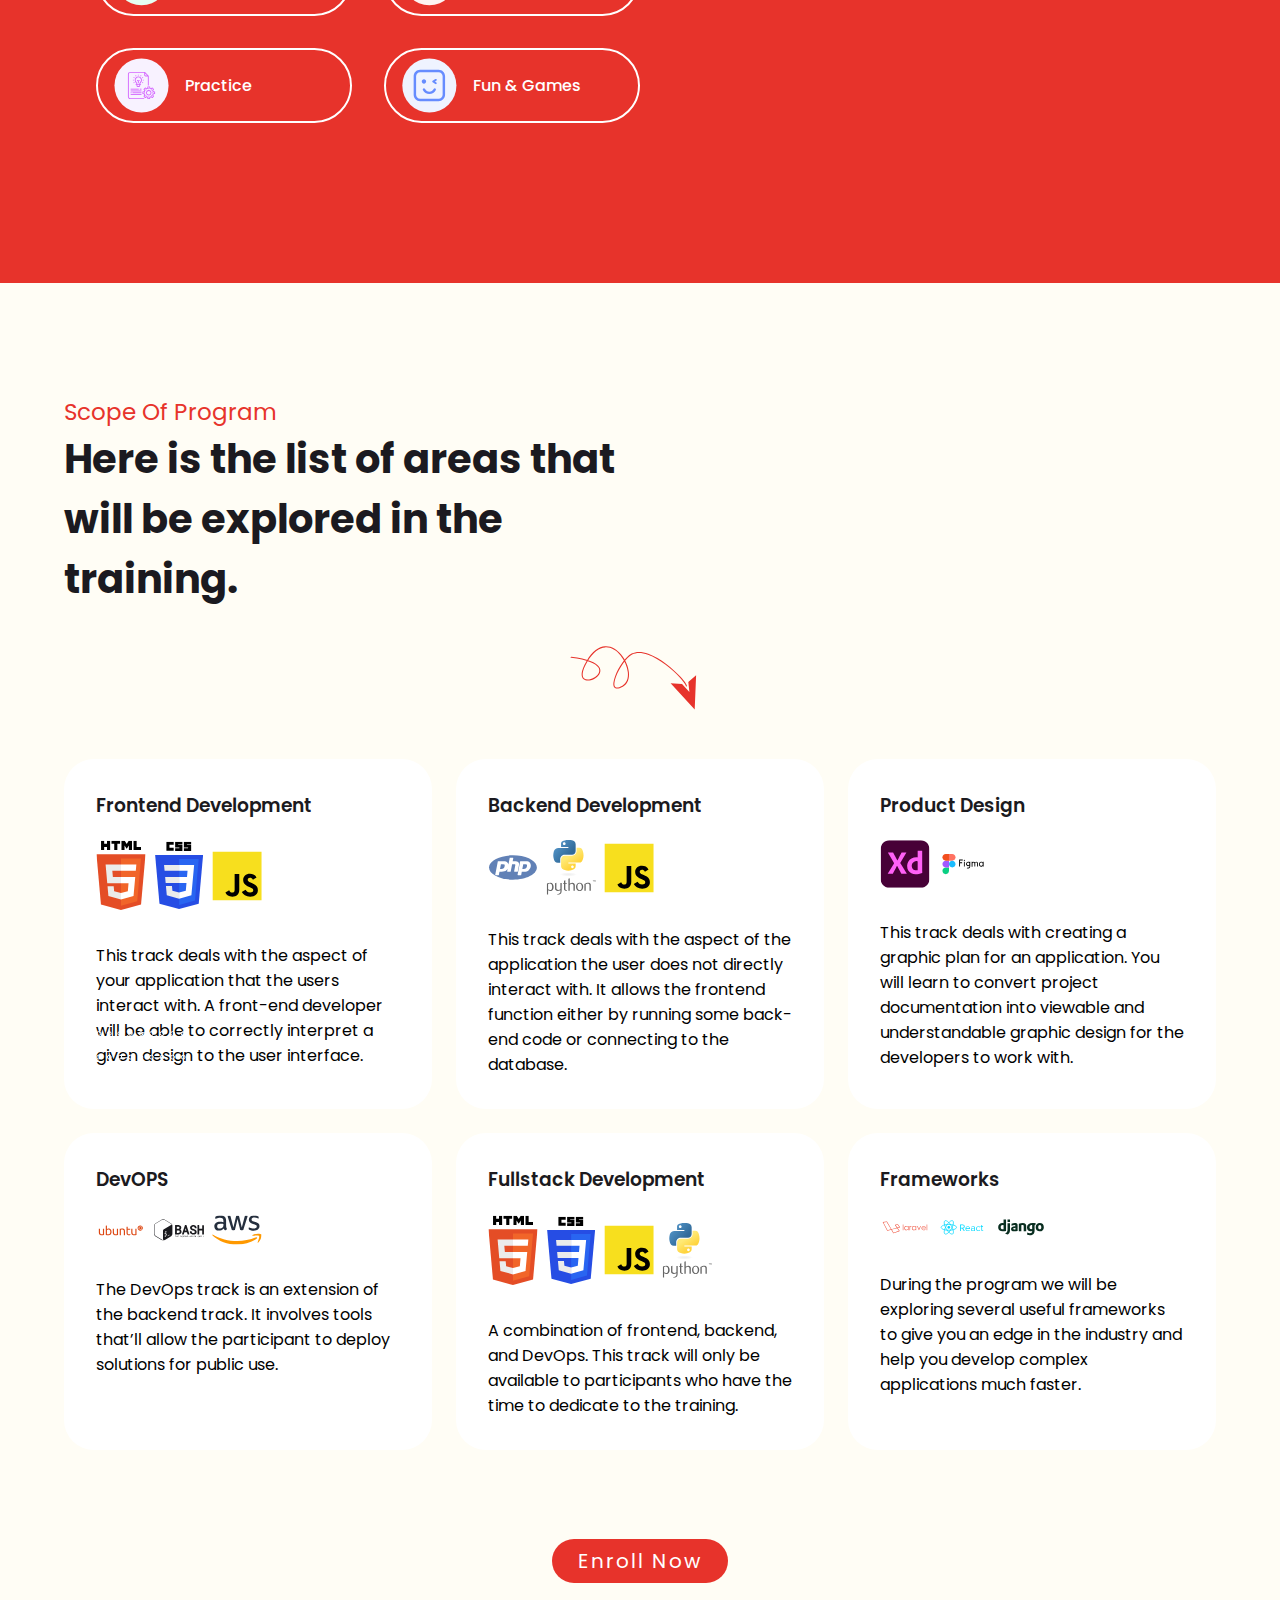
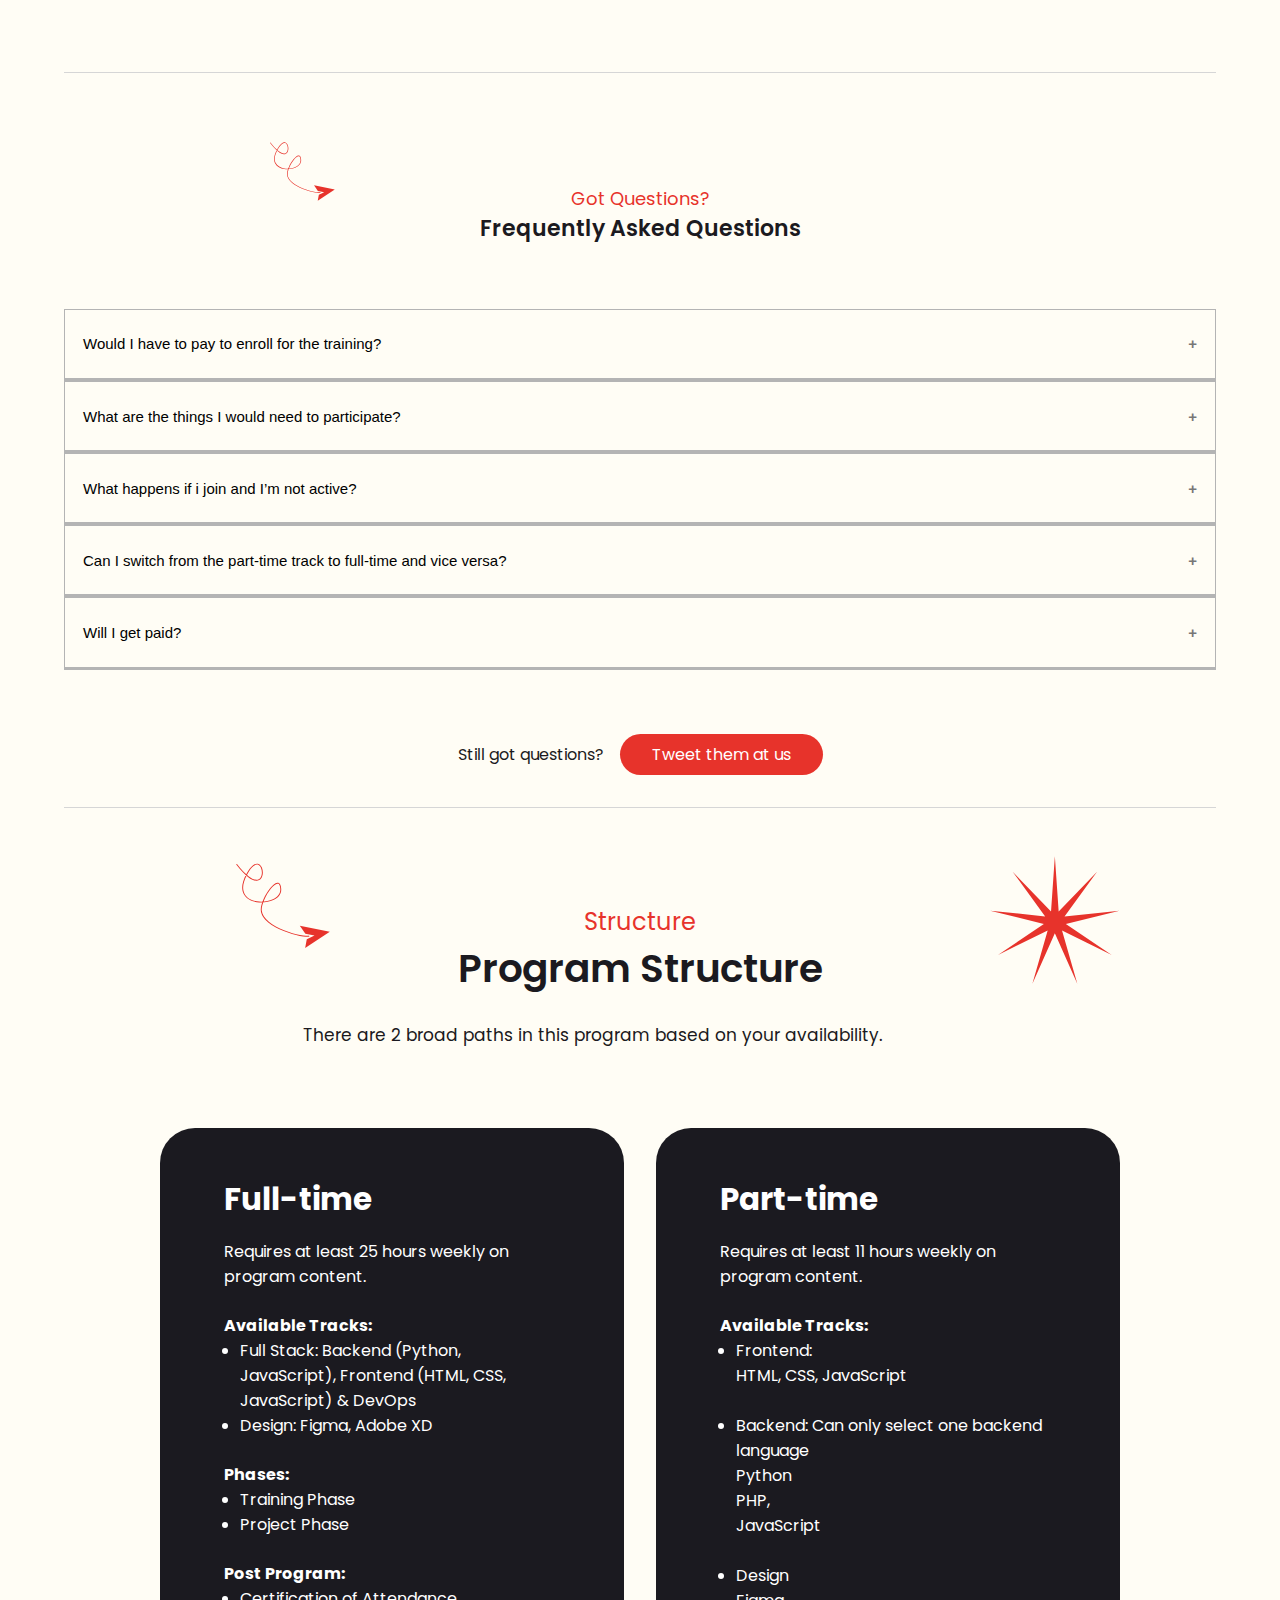
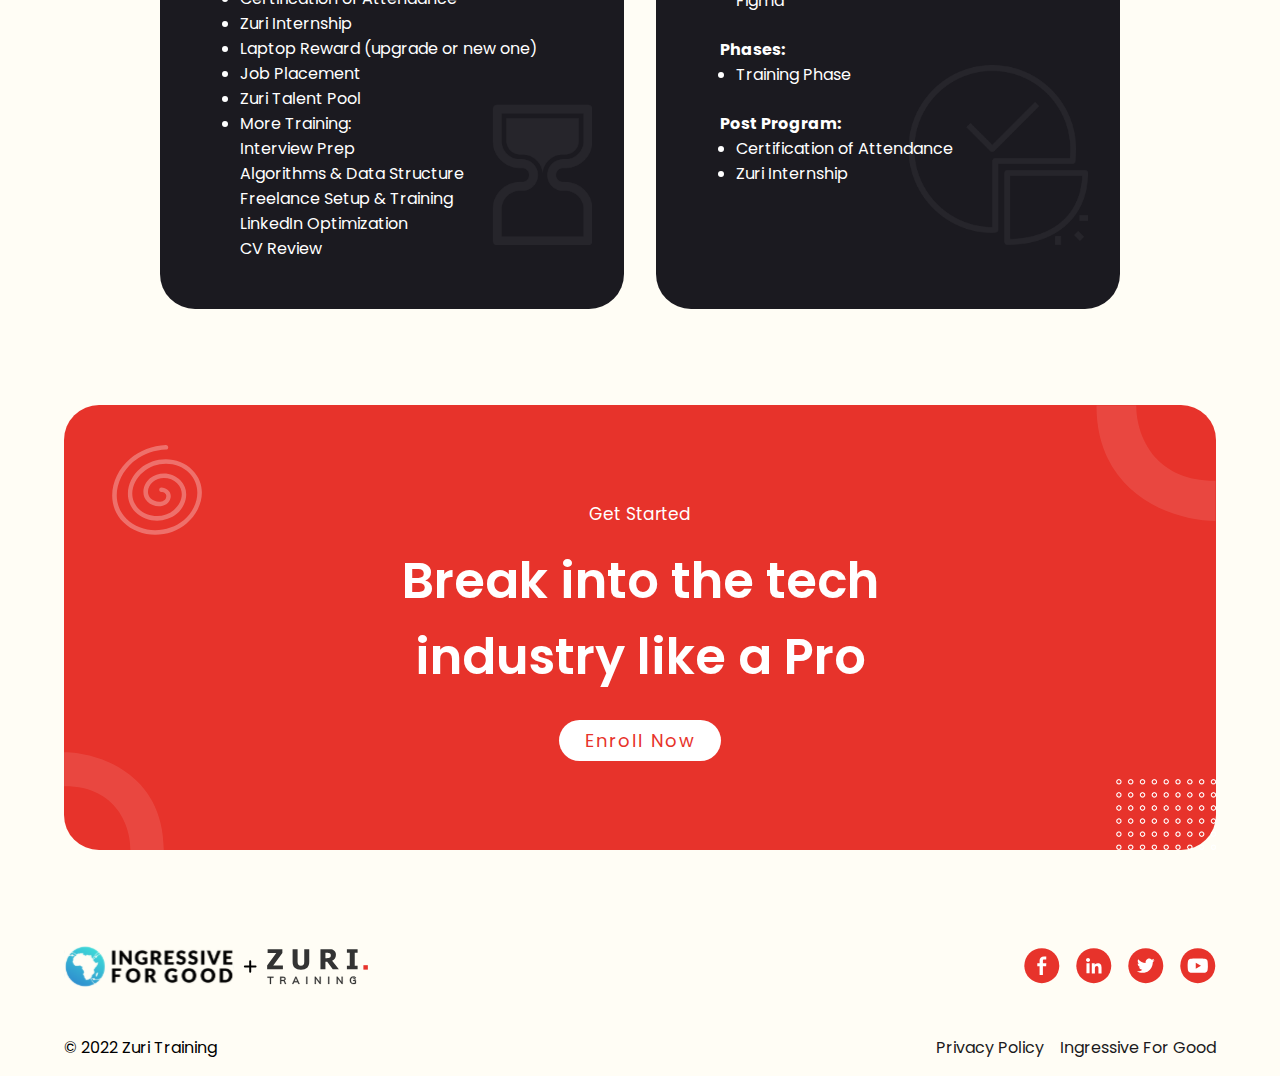
==== commit 05efc82e: "Add files via upload" ====
--- a/beginner.html
+++ b/beginner.html
@@ -41,7 +41,7 @@
         <img src="img/section1wire.svg" alt="" class="section1wire wir">
       </div>
     </div>
-    <img src="img/male1-.png" alt="">
+    <img src="img/male1-.png" alt="" class="img-male">
   </section>
 
   <section class="i4g">
@@ -58,7 +58,7 @@
         <p>Why Zuri Training?</p>
         <h2>Here at Zuri, you gain access to enough knowledge to introduce and aid your success in the tech industry.</h2>
       </div>
-      <img src="img/Star.png" alt="" width="210px">
+      <img src="img/Star.png" alt="" width="210px" class="why-zuri-star">
     </div>
 
     <div class="why-zuri-cards">
--- a/beginner.css
+++ b/beginner.css
@@ -70,7 +70,7 @@
     display: grid;
     grid-template-columns: 25% 50% 25%;
     gap: 1rem;
-    margin: 6rem auto 6rem auto;
+    margin: 6rem auto;
     width: 90%;
     justify-items: end;
 }
@@ -111,6 +111,7 @@
 .hero-text-info {
     margin: 2rem auto;
     width: 65%;
+    color: #1b1a20;
 }
 
 .enroll-red {
@@ -194,6 +195,7 @@
 }
 
 .why-zuri-header-text h2 {
+    color: #1b1a20;
     font-size: 35px;
 }
 
@@ -227,7 +229,7 @@
 }
 
 .card h2 {
-    width: 70% ;
+    width: 70%;
     font-size: 35px;
     font-weight: 600;
     line-height: 47px;
@@ -447,28 +449,28 @@
     outline: none;
     font-size: 15px;
     transition: 0.4s;
-  }
-  
-  .accordion:after {
+}
+
+.accordion:after {
     content: '\002B';
     color: #777;
     font-weight: bold;
     float: right;
     margin-left: 5px;
-  }
-  
-  .active:after {
+}
+
+.active:after {
     content: "\2212";
-  }
-  
-  .panel {
+}
+
+.panel {
     padding: 0 18px;
     /* background-color: white; */
     max-height: 0;
     border: 1px solid #b4b4b4;
     overflow: hidden;
     transition: max-height 0.2s ease-out;
-  }
+}
 
 .program-structure {
     width: 75%;
@@ -521,6 +523,8 @@
     border-radius: 35px;
     position: relative;
 }
+
+
 
 .program-structure-card img {
     position: absolute;
@@ -624,4 +628,1280 @@
 .privacy a {
     text-decoration: none;
     color: #1b1a20;
-}+}
+
+
+
+
+@media only screen and (max-width: 600px) {
+    nav img {
+        width: 150px;
+    }
+
+    .menu ul {
+        display: none;
+    }
+
+    .enroll-now {
+        margin-left: 0;
+    }
+
+    .enroll-now img {
+        width: 60px;
+        margin-left: -29px;
+    }
+
+    .enroll-now a {
+        font-size: 12px;
+        font-weight: 500;
+    }
+
+    .hero {
+        grid-template-columns: 100%;
+        margin: 0 auto;
+    }
+
+    .img-male {
+        display: none;
+    }
+
+    .face {
+        display: none;
+    }
+
+    .hero-text-title {
+        font-size: 25px;
+        line-height: normal;
+        text-align: center;
+        width: 95%;
+        margin: auto;
+        font-weight: 600;
+    }
+
+    .line {
+        right: 3rem;
+        width: 130px !important;
+    }
+
+    .hero-text-info {
+        width: 100%;
+        font-weight: 400;
+    }
+
+    .enroll-red {
+        font-size: 18px;
+        letter-spacing: normal;
+        padding: .5rem 1rem;
+    }
+
+    .wir {
+        margin-top: 1rem;
+        width: 60px !important;
+        margin-left: 12rem;
+    }
+
+    .i4g {
+        grid-template-columns: 100%;
+        text-align: center;
+    }
+
+    .i4g p {
+        font-size: 17px;
+        text-align: center;
+        color: #1b1a20;
+    }
+
+    .why-zuri-header {
+        grid-template-columns: 100%;
+    }
+
+    .section3wire {
+        width: 70px;
+        left: 12rem;
+    }
+
+    .why-zuri-header-text p {
+        font-size: 19px;
+    }
+
+    .why-zuri-header-text h2 {
+        font-size: 22px;
+        line-height: normal;
+    }
+
+    .why-zuri-star {
+        display: none;
+    }
+
+    .why-zuri-cards {
+        grid-template-columns: 100%;
+    }
+
+    .card {
+        padding: 2.1rem 2.8rem;
+    }
+
+    .card img {
+        width: 150px;
+    }
+
+    .card h1 {
+        font-size: 39px;
+    }
+
+    .card h2 {
+        font-size: 30px;
+        width: 54%;
+        line-height: normal;
+        margin: 1.5rem 0;
+    }
+
+    .card p {
+        margin-bottom: 1rem;
+    }
+
+    .training-container {
+        width: 90%;
+        grid-template-columns: 100%;
+    }
+
+    .get-started {
+        font-size: 17px;
+    }
+
+    .high-quality {
+        width: 90%;
+        font-size: 28px;
+    }
+
+    .promise {
+        width: 90%;
+    }
+
+    .advantages-card {
+        gap: .7rem;
+    }
+
+    .advantages-card img {
+        width: 45px;
+    }
+
+    .advantages-card p {
+        font-size: 13px;
+    }
+
+    .dot-training {
+        width: 50px;
+        bottom: -420px;
+        left: 0;
+    }
+
+    .training-img {
+        margin-bottom: 2rem;
+    }
+
+    .scope {
+        border-bottom: 1px solid #d6d6d6;
+    }
+
+    .scope-header {
+        width: 90%;
+    }
+
+    .scope-header p {
+        font-size: 17px;
+    }
+
+    .scope-header h2 {
+        font-size: 22px;
+    }
+
+    .scope-cards {
+        grid-template-columns: 100%;
+    }
+
+    .faq {
+        width: 90%;
+        border-bottom: 1px solid #d6d6d6;
+    }
+
+    .faq .section7wire {
+        width: 90px;
+        left: -2rem;
+    }
+
+    .faq-header p {
+        font-size: 18px;
+    }
+
+    .faq-header h2 {
+        font-size: 22px;
+        color: #1b1a20;
+        font-weight: 600;
+    }
+
+    .tweet-at-us {
+        flex-direction: column;
+        gap: .5rem;
+        margin-bottom: 2rem;
+    }
+
+    .tweet-at-us p {
+        font-size: 14px;
+    }
+
+    .program-structure {
+        width: 90%;
+        margin: 6rem auto;
+    }
+
+    .section7wire {
+        margin-left: 2rem;
+        width: 90px;
+        position: absolute;
+        left: -.5rem;
+        top: -3rem;
+    }
+
+    .section7star {
+        width: 50px;
+        position: absolute;
+        right: .5rem;
+        top: -2rem;
+    }
+
+    .program-structure-header p:first-child {
+        font-size: 17px;
+    }
+
+    .program-structure-header h2 {
+        font-size: 24px;
+    }
+
+    .program-structure-header p:last-child {
+        font-size: 14px;
+        width: 90%;
+        margin: 1.5rem auto;
+    }
+
+    .program-structure-cards {
+        grid-template-columns: 100%;
+        margin: 3rem 0;
+    }
+
+    .break-into h2 {
+        font-size: 27px;
+        width: 55%;
+        font-weight: 600;
+    }
+
+    .break-into .bend {
+        width: 120px;
+    }
+
+    .break-into .curve {
+        width: 100px;
+    }
+
+    .break-into .round {
+        width: 90px;
+        left: 3rem;
+        top: 2.5rem;
+    }
+
+    .break-into .mains {
+        width: 100px;
+    }
+
+    .semi-footer {
+        flex-direction: column;
+        gap: 2rem;
+    }
+
+    footer {
+        flex-direction: column;
+    }
+
+    footer .privacy {
+        width: 90%;
+        border-top: 1px solid #d6d6d6;
+        margin: 2rem auto 0 auto;
+        padding: 1rem 0 0 0;
+        justify-content: center;
+    }
+}
+
+@media only screen and (min-width: 600px) {
+    nav img {
+        width: 150px;
+    }
+
+    .menu ul {
+        display: none;
+    }
+
+    .enroll-now {
+        margin-left: 0;
+    }
+
+    .enroll-now img {
+        width: 60px;
+        margin-left: -29px;
+    }
+
+    .enroll-now a {
+        font-size: 12px;
+        font-weight: 500;
+    }
+
+    .hero {
+        grid-template-columns: 100%;
+        margin: 0 auto;
+    }
+
+    .img-male {
+        display: none;
+    }
+
+    .face {
+        display: none;
+    }
+
+    .hero-text-title {
+        font-size: 35px;
+        line-height: normal;
+        text-align: center;
+        width: 95%;
+        margin: auto;
+        font-weight: 600;
+    }
+
+    .line {
+        right: 12rem;
+        width: 130px !important;
+    }
+
+    .hero-text-info {
+        width: 100%;
+        font-weight: 400;
+    }
+
+    .enroll-red {
+        font-size: 18px;
+        letter-spacing: normal;
+        padding: .5rem 1rem;
+    }
+
+    .wir {
+        margin-top: 1rem;
+        width: 80px !important;
+        margin-left: 12rem;
+    }
+
+    .i4g {
+        grid-template-columns: 100%;
+        text-align: center;
+    }
+
+    .i4g p {
+        font-size: 17px;
+        text-align: center;
+        color: #1b1a20;
+    }
+
+    .why-zuri-header {
+        grid-template-columns: 100%;
+    }
+
+    .section3wire {
+        width: 70px;
+        left: 12rem;
+    }
+
+    .why-zuri-header-text p {
+        font-size: 19px;
+    }
+
+    .why-zuri-header-text h2 {
+        font-size: 22px;
+        line-height: normal;
+    }
+
+    .why-zuri-star {
+        display: none;
+    }
+
+    .why-zuri-cards {
+        grid-template-columns: 100%;
+    }
+
+    .card {
+        padding: 3.5rem 2.8rem;
+    }
+
+    .card img {
+        width: 170px;
+    }
+
+    .card h1 {
+        font-size: 55px;
+    }
+
+    .card h2 {
+        font-size: 30px;
+        width: 37%;
+        line-height: normal;
+        margin: 1.5rem 0;
+    }
+
+    .card p {
+        margin-bottom: 2rem;
+        font-size: 17px;
+    }
+
+    .training-container {
+        width: 90%;
+        grid-template-columns: 100%;
+    }
+
+    .get-started {
+        font-size: 17px;
+    }
+
+    .high-quality {
+        width: 90%;
+        font-size: 28px;
+    }
+
+    .promise {
+        width: 90%;
+    }
+
+    .advantages-card {
+        gap: .7rem;
+    }
+
+    .advantages-card img {
+        width: 45px;
+    }
+
+    .advantages-card p {
+        font-size: 13px;
+    }
+
+    .dot-training {
+        width: 70px;
+        bottom: -560px;
+        left: 0;
+    }
+
+    .training-img {
+        margin-bottom: 2rem;
+    }
+
+    .scope {
+        border-bottom: 1px solid #d6d6d6;
+    }
+
+    .scope-header {
+        width: 60%;
+    }
+
+    .scope-header p {
+        font-size: 17px;
+    }
+
+    .scope-header h2 {
+        font-size: 22px;
+    }
+
+    .scope-cards {
+        grid-template-columns: 100%;
+    }
+
+    .faq {
+        width: 90%;
+        border-bottom: 1px solid #d6d6d6;
+    }
+
+    .faq .section7wire {
+        width: 90px;
+        left: -2rem;
+    }
+
+    .faq-header p {
+        font-size: 18px;
+    }
+
+    .faq-header h2 {
+        font-size: 22px;
+        color: #1b1a20;
+        font-weight: 600;
+    }
+
+    .tweet-at-us {
+        flex-direction: column;
+        gap: .5rem;
+        margin-bottom: 2rem;
+    }
+
+    .tweet-at-us p {
+        font-size: 14px;
+    }
+
+    .program-structure {
+        width: 90%;
+        margin: 6rem auto;
+    }
+
+    .section7wire {
+        margin-left: 2rem;
+        width: 90px;
+        position: absolute;
+        left: -.5rem;
+        top: -3rem;
+    }
+
+    .section7star {
+        width: 50px;
+        position: absolute;
+        right: .5rem;
+        top: -2rem;
+    }
+
+    .program-structure-header p:first-child {
+        font-size: 17px;
+    }
+
+    .program-structure-header h2 {
+        font-size: 24px;
+    }
+
+    .program-structure-header p:last-child {
+        font-size: 14px;
+        width: 90%;
+        margin: 1.5rem auto;
+    }
+
+    .program-structure-cards {
+        grid-template-columns: 100%;
+        margin: 3rem 0;
+    }
+
+    .break-into h2 {
+        font-size: 35px;
+        width: 55%;
+        font-weight: 600;
+    }
+
+    .break-into .bend {
+        width: 120px;
+    }
+
+    .break-into .curve {
+        width: 100px;
+    }
+
+    .break-into .round {
+        width: 90px;
+        left: 3rem;
+        top: 2.5rem;
+    }
+
+    .break-into .mains {
+        width: 100px;
+    }
+
+    .semi-footer {
+        width: 90%;
+        margin: 5rem auto 3rem auto;
+        display: flex;
+        justify-content: space-between;
+        align-items: center;
+    }
+
+    .socials {
+        display: flex;
+        align-items: center;
+        gap: 1rem;
+    }
+
+    footer {
+        width: 90%;
+        margin: 1rem auto;
+        display: flex;
+        justify-content: space-between;
+        align-items: center;
+    }
+
+    footer .privacy {
+        display: flex;
+        align-items: center;
+        gap: 1rem;
+    }
+
+    .privacy a {
+        text-decoration: none;
+        color: #1b1a20;
+    }
+}
+
+@media only screen and (min-width: 768px) {
+    nav img {
+        width: 150px;
+    }
+
+    .menu ul {
+        display: none;
+    }
+
+    .enroll-now {
+        margin-left: 0;
+    }
+
+    .enroll-now img {
+        width: 60px;
+        margin-left: -29px;
+    }
+
+    .enroll-now a {
+        font-size: 12px;
+        font-weight: 500;
+    }
+
+    .hero {
+        grid-template-columns: 100%;
+        margin: 0 auto;
+    }
+
+    .img-male {
+        display: none;
+    }
+
+    .face {
+        display: none;
+    }
+
+    .hero-text-title {
+        font-size: 35px;
+        line-height: normal;
+        text-align: center;
+        width: 95%;
+        margin: auto;
+        font-weight: 600;
+    }
+
+    .line {
+        right: 2rem;
+        width: 170px !important;
+    }
+
+    .hero-text-info {
+        width: 55%;
+        font-weight: 400;
+    }
+
+    .enroll-red {
+        font-size: 18px;
+        letter-spacing: normal;
+        padding: .5rem 1rem;
+    }
+
+    .wir {
+        margin-top: 1rem;
+        width: 80px !important;
+        margin-left: 12rem;
+    }
+
+    .i4g {
+        grid-template-columns: 100%;
+        text-align: center;
+    }
+
+    .i4g p {
+        font-size: 17px;
+        text-align: center;
+        color: #1b1a20;
+    }
+
+    .why-zuri-header {
+        grid-template-columns: 100%;
+    }
+
+    .section3wire {
+        width: 110px;
+        top: -5rem;
+        left: 20rem;
+    }
+
+    .why-zuri-header-text p {
+        font-size: 19px;
+    }
+
+    .why-zuri-header-text h2 {
+        font-size: 22px;
+        line-height: normal;
+    }
+
+    .why-zuri-star {
+        display: none;
+    }
+
+    .why-zuri-cards {
+        grid-template-columns: 100%;
+    }
+
+    .card {
+        padding: 3.5rem 2.8rem;
+    }
+
+    .card img {
+        width: 170px;
+    }
+
+    .card h1 {
+        font-size: 55px;
+    }
+
+    .card h2 {
+        font-size: 30px;
+        width: 37%;
+        line-height: normal;
+        margin: 1.5rem 0;
+    }
+
+    .card p {
+        margin-bottom: 2rem;
+        font-size: 17px;
+    }
+
+    .training-container {
+        width: 90%;
+        grid-template-columns: 100%;
+    }
+
+    .get-started {
+        font-size: 17px;
+    }
+
+    .high-quality {
+        width: 90%;
+        font-size: 28px;
+    }
+
+    .promise {
+        width: 90%;
+    }
+
+    .advantages-card {
+        gap: .7rem;
+    }
+
+    .advantages-card img {
+        width: 45px;
+    }
+
+    .advantages-card p {
+        font-size: 13px;
+    }
+
+    .dot-training {
+        width: 70px;
+        bottom: -560px;
+        left: 0;
+    }
+
+    .training-img {
+        margin-bottom: 2rem;
+    }
+
+    .scope {
+        border-bottom: 1px solid #d6d6d6;
+    }
+
+    .scope-header {
+        width: 60%;
+    }
+
+    .scope-header p {
+        font-size: 17px;
+    }
+
+    .scope-header h2 {
+        font-size: 22px;
+        color: #1b1a20;
+    }
+
+    .scope-cards {
+        grid-template-columns: 100%;
+    }
+
+    .faq {
+        width: 90%;
+        border-bottom: 1px solid #d6d6d6;
+    }
+
+    .faq .section7wire {
+        width: 90px;
+        left: -2rem;
+    }
+
+    .faq-header p {
+        font-size: 18px;
+    }
+
+    .faq-header h2 {
+        font-size: 22px;
+        color: #1b1a20;
+        font-weight: 600;
+    }
+
+    .tweet-at-us {
+        flex-direction: column;
+        gap: .5rem;
+        margin-bottom: 2rem;
+    }
+
+    .tweet-at-us p {
+        font-size: 14px;
+    }
+
+    .program-structure {
+        width: 90%;
+        margin: 6rem auto;
+    }
+
+    .section7wire {
+        margin-left: 2rem;
+        width: 90px;
+        position: absolute;
+        left: -.5rem;
+        top: -3rem;
+    }
+
+    .section7star {
+        width: 50px;
+        position: absolute;
+        right: .5rem;
+        top: -2rem;
+    }
+
+    .program-structure-header p:first-child {
+        font-size: 17px;
+    }
+
+    .program-structure-header h2 {
+        font-size: 24px;
+    }
+
+    .program-structure-header p:last-child {
+        font-size: 14px;
+        width: 90%;
+        margin: 1.5rem auto;
+    }
+
+    .program-structure-cards {
+        grid-template-columns: 100%;
+        margin: 3rem 0;
+    }
+
+    .break-into h2 {
+        font-size: 35px;
+        width: 55%;
+        font-weight: 600;
+    }
+
+    .break-into .bend {
+        width: 120px;
+    }
+
+    .break-into .curve {
+        width: 100px;
+    }
+
+    .break-into .round {
+        width: 90px;
+        left: 3rem;
+        top: 2.5rem;
+    }
+
+    .break-into .mains {
+        width: 100px;
+    }
+
+    .semi-footer {
+        width: 90%;
+        margin: 5rem auto 3rem auto;
+        display: flex;
+        justify-content: space-between;
+        align-items: center;
+    }
+
+    .socials {
+        display: flex;
+        align-items: center;
+        gap: 1rem;
+    }
+
+    footer {
+        width: 90%;
+        margin: 1rem auto;
+        display: flex;
+        justify-content: space-between;
+        align-items: center;
+    }
+
+    footer .privacy {
+        display: flex;
+        align-items: center;
+        gap: 1rem;
+    }
+
+    .privacy a {
+        text-decoration: none;
+        color: #1b1a20;
+    }
+}
+
+@media only screen and (min-width: 992px) {
+    .menu ul {
+        display: flex;
+    }
+
+    .enroll-now {
+        margin-left: 2rem;
+    }
+
+    .hero-text-title {
+        font-size: 45px;
+        font-weight: 700;
+    }
+
+    .line {
+        right: 2rem;
+        width: 250px !important;
+    }
+
+    .hero-text-info {
+        width: 68%;
+        font-weight: 400;
+        font-size: 18px;
+    }
+
+    .face {
+        display: block;
+    }
+
+    .wir {
+        margin-top: 1rem;
+        width: 80px !important;
+        margin-left: 6rem;
+    }
+
+    .i4g {
+        grid-template-columns: repeat(3, 1fr);
+    }
+
+    .i4g h2 {
+        text-align: left;
+        font-size: 21px;
+        line-height: normal;
+        color: #1b1a20;
+        font-weight: 600;
+    }
+
+    .i4g p {
+        text-align: right;
+    }
+
+    .why-zuri-header {
+        grid-template-columns: repeat(2, 1fr);
+    }
+
+    .why-zuri-star {
+        display: block;
+    }
+
+    .why-zuri-cards {
+        grid-template-columns: repeat(2, 1fr);
+    }
+
+    .advantages {
+        grid-template-columns: repeat(4, 1fr);
+    }
+
+    .advantages-card p {
+        font-size: 16px;
+    }
+
+    .dot-training {
+        width: 90px;
+        bottom: -860px;
+        left: 0;
+    }
+
+    .scope-header {
+        width: 90%;
+    }
+
+    .scope-header p {
+        font-size: 19px;
+    }
+
+    .scope-header h2 {
+        font-size: 25px;
+    }
+
+    .scope-cards {
+        grid-template-columns: repeat(2, 1fr);
+    }
+
+    .faq .section7wire {
+        width: 90px;
+        left: 8rem;
+        top: -3rem;
+    }
+
+    .tweet-at-us {
+        flex-direction: row;
+        gap: 1rem;
+    }
+
+    .tweet-at-us p {
+        font-size: 16px;
+    }
+
+    .program-structure-header h2 {
+        font-size: 28px;
+    }
+
+    .program-structure-header p:last-child {
+        font-size: 16px;
+    }
+
+    .program-structure-cards {
+        grid-template-columns: repeat(2, 1fr);
+        margin: 5rem 0;
+    }
+
+    .break-into h2 {
+        font-size: 40px;
+        width: 55%;
+        font-weight: 600;
+    }
+}
+
+@media only screen and (min-width: 1200px) {
+    .hero {
+        display: grid;
+        grid-template-columns: 25% 50% 25%;
+        gap: 1rem;
+        margin: 6rem auto;
+        width: 90%;
+        justify-items: end;
+    }
+
+    .hero img {
+        width: 100%;
+    }
+
+    .img-lady {
+        /* display: flex;
+        align-items: flex-end; */
+        margin-top: 5rem;
+    }
+
+    .hero-text {
+        text-align: center;
+        position: relative;
+    }
+
+    .hero-text-search {
+        color: #e7332b;
+        letter-spacing: 1px;
+    }
+
+    .hero-text-title {
+        font-size: 45px;
+        color: #1b1a20;
+        line-height: 59px;
+        margin: 1rem 0 0 0;
+    }
+
+    .line {
+        width: 180px !important;
+        position: absolute;
+        right: 7rem;
+    }
+
+    .hero-text-info {
+        margin: 2rem auto;
+        width: 65%;
+        color: #1b1a20;
+    }
+
+    .enroll-red {
+        background: #e7332b;
+        color: #fff;
+        border-radius: 30px;
+        padding: .5rem 1.6rem;
+        font-size: 20px;
+        letter-spacing: 2px;
+        cursor: pointer;
+        text-decoration: none;
+        margin-bottom: 5rem;
+    }
+
+    .hero-text-base {
+        width: 60%;
+        margin: auto;
+        display: flex;
+        justify-content: space-between;
+    }
+
+    .section1wire {
+        width: 40px !important;
+    }
+
+    .img-male {
+        display: block;
+    }
+
+    .wir {
+        margin-top: 5rem;
+        width: 70px !important;
+    }
+
+    .why-zuri-cards {
+        display: grid;
+        grid-template-columns: repeat(3, 1fr);
+        gap: 1rem;
+        margin: 5rem 0;
+    }
+
+    .training-container {
+        width: 85%;
+        margin: 2rem auto;
+        padding: 3rem 0;
+        display: grid;
+        grid-template-columns: repeat(2, 1fr);
+    }
+
+    .training-img {
+        width: 100%;
+    }
+
+    .training-text {
+        padding: 2rem 0;
+        position: relative;
+    }
+
+    .get-started {
+        font-weight: 400;
+        font-size: 20px;
+    }
+
+    .high-quality {
+        font-size: 35px;
+        width: 75%;
+        word-spacing: 2px;
+        margin: .6rem 0;
+    }
+
+    .promise {
+        width: 56%;
+        margin: 2rem 0 2rem 0;
+        word-spacing: 2px;
+    }
+
+    .advantages {
+        margin: 3rem 0 5rem 0;
+        display: grid;
+        grid-template-columns: repeat(2, 1fr);
+        gap: 2rem;
+    }
+
+    .advantages-card {
+        display: flex;
+        align-items: center;
+        gap: 1rem;
+        border: 2px solid #fff;
+        border-radius: 40px;
+        padding: .5rem 1rem;
+    }
+
+    .advantages-card img {
+        width: 55px;
+    }
+
+    .advantages-card p {
+        font-weight: 500;
+    }
+
+    .scope-header {
+        width: 48%;
+    }
+
+    .scope-header p {
+        color: #e7332b;
+        font-size: 23px;
+    }
+
+    .scope-header h2 {
+        font-size: 40px;
+        color: #1b1a20;
+        font-weight: 700;
+    }
+
+    .scope-cards {
+        display: grid;
+        grid-template-columns: repeat(3, 1fr);
+        gap: 1.5rem;
+        margin: 1rem 0;
+    }
+
+    .program-structure {
+        width: 75%;
+        margin: 6rem auto;
+        position: relative;
+    }
+
+    .section7wire {
+        margin-left: 4rem;
+        width: 130px;
+    }
+
+    .section7star {
+        position: absolute;
+        right: 0;
+        top: -3rem;
+        width: 130px;
+    }
+
+    .program-structure-header {
+        text-align: center;
+    }
+
+    .program-structure-header p:first-child {
+        color: #e7332b;
+        font-size: 24px;
+    }
+
+    .program-structure-header h2 {
+        color: #1b1a20;
+        font-size: 39px;
+        font-weight: 600;
+    }
+
+    .program-structure-header p:last-child {
+        font-size: 17px;
+        margin: 1.5rem 0;
+        color: #1b1a20;
+    }
+
+    .break-into h2 {
+        font-size: 50px;
+        width: 50%;
+        margin: 1rem auto 2rem auto;
+    }
+}
